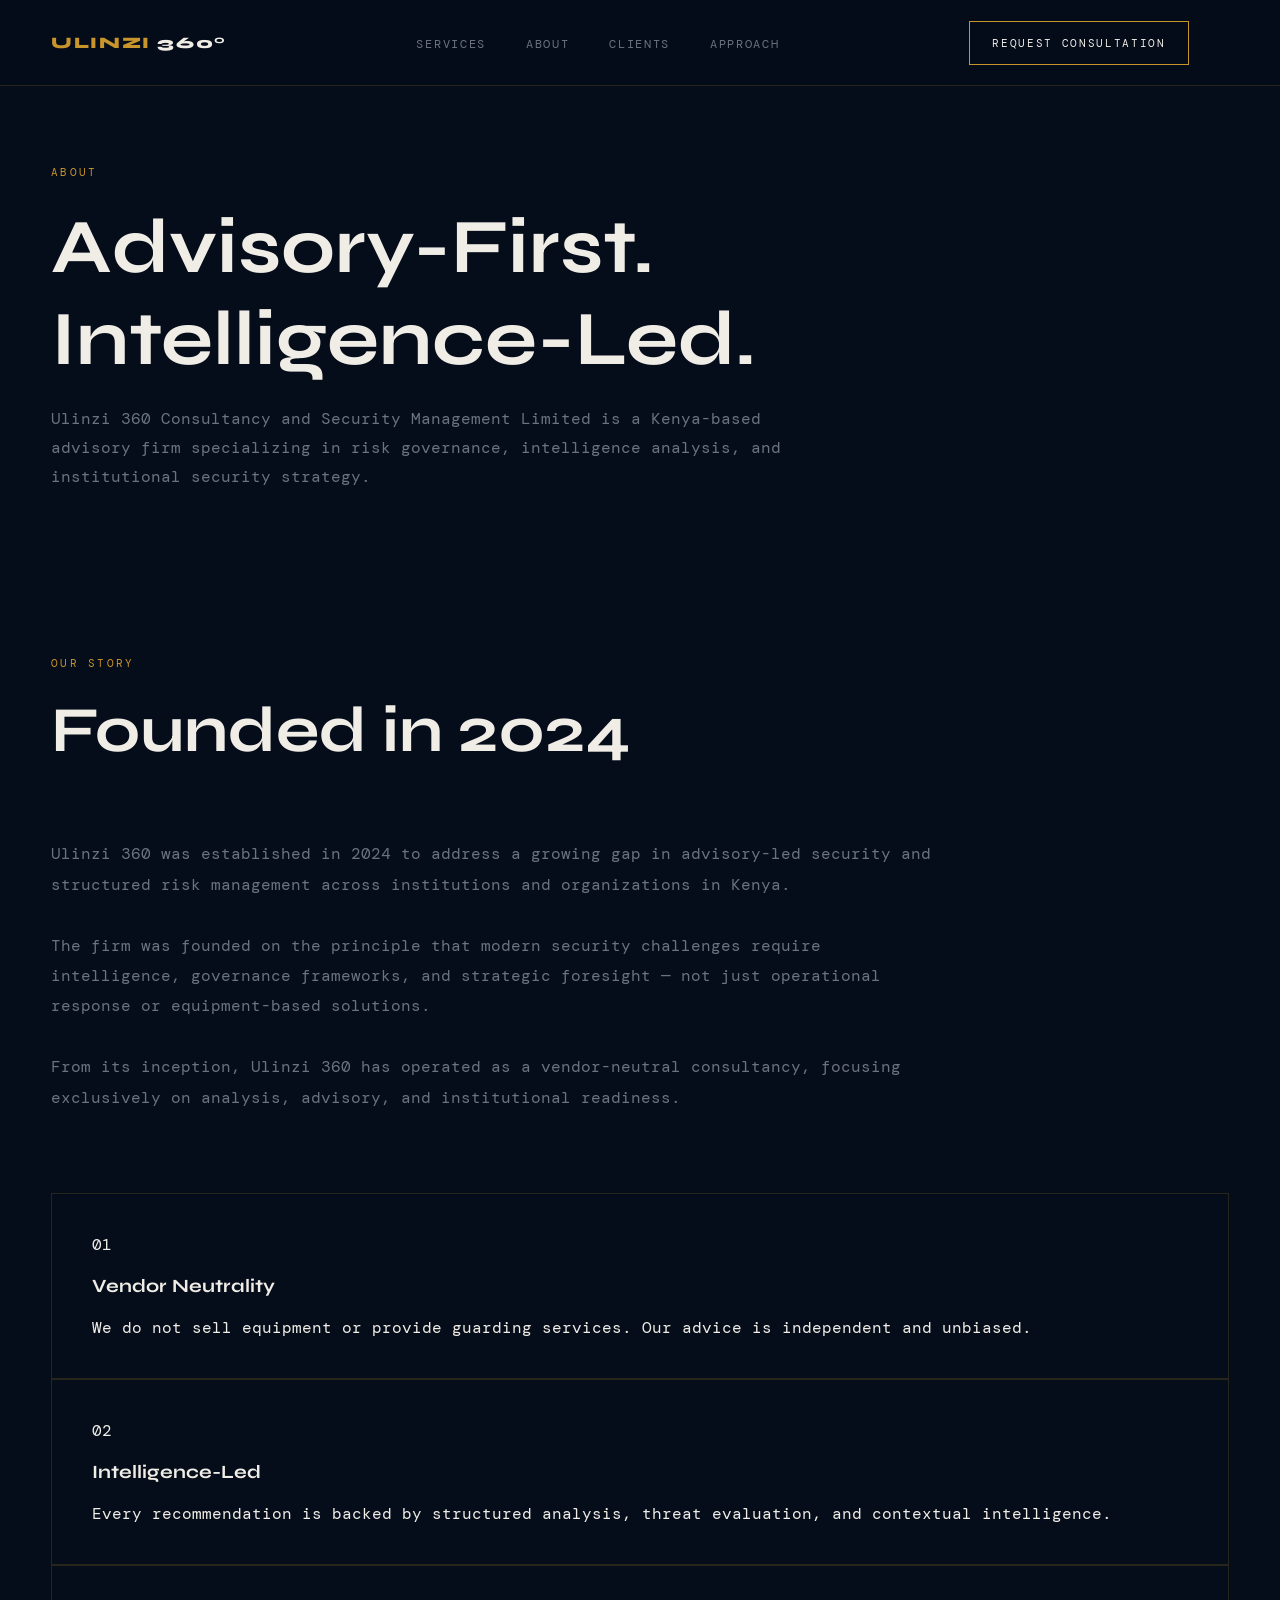
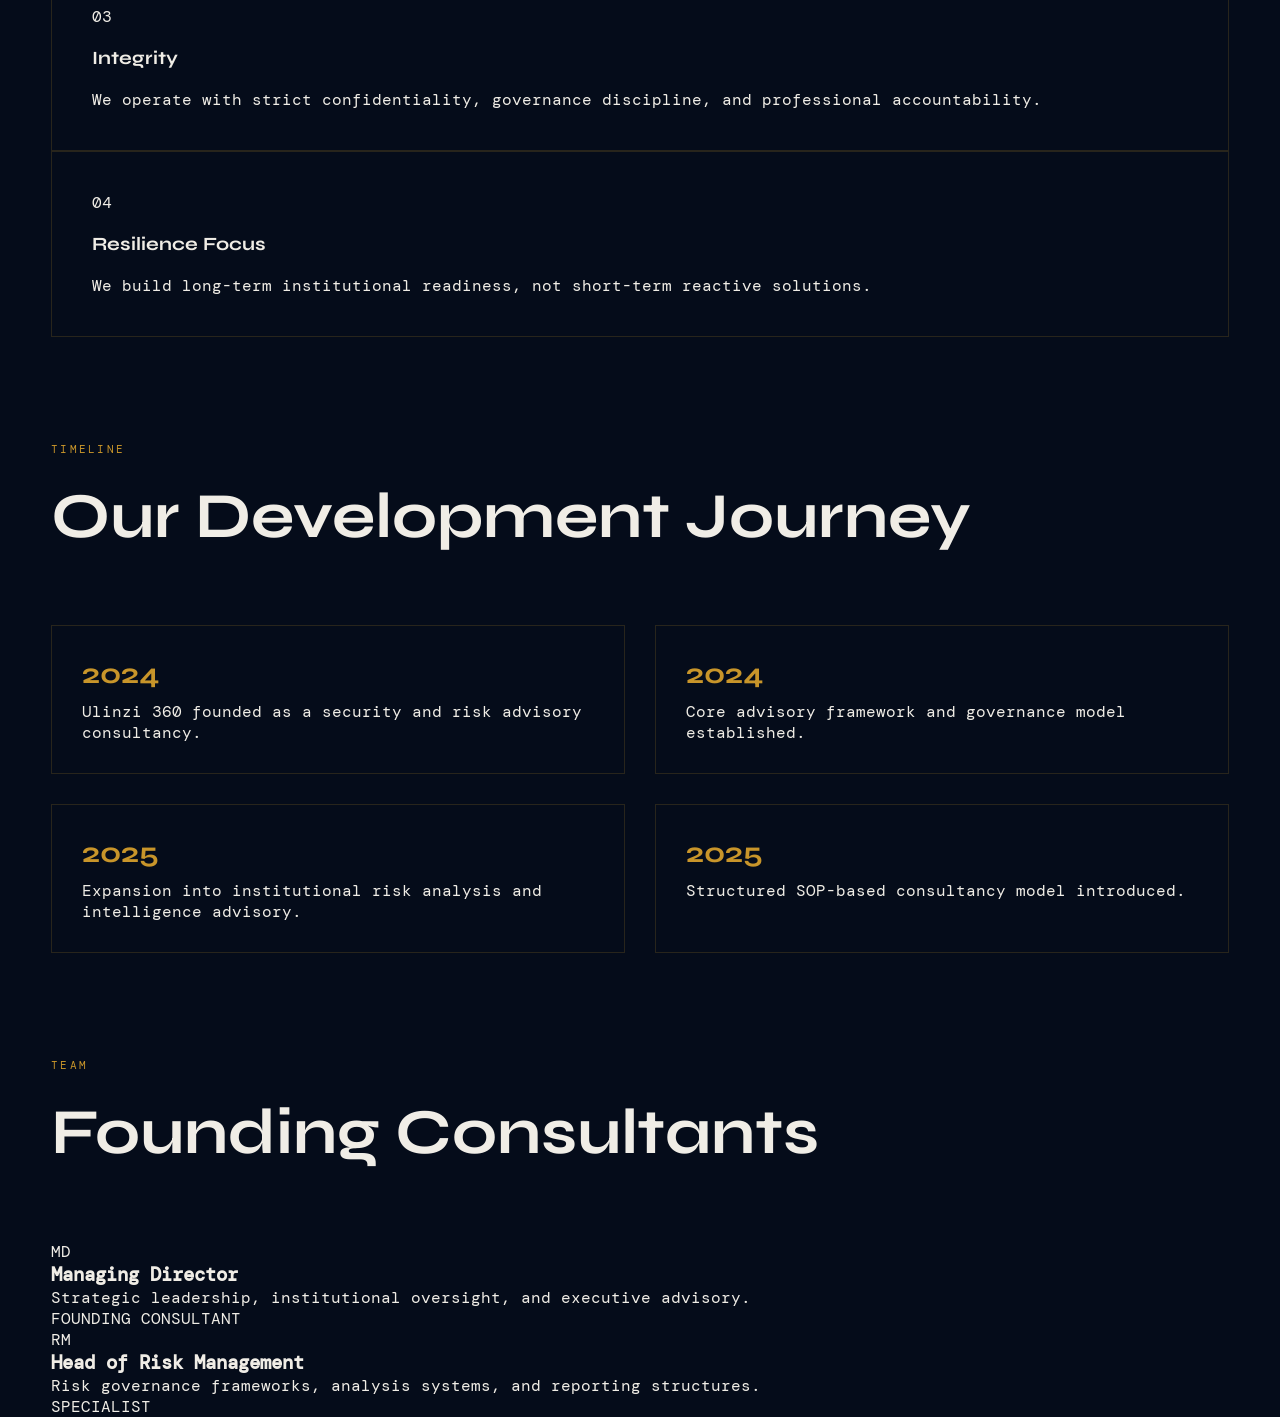
==== about.html @ 2a736d99 "start-up this is skelleton of project ." ====
<!DOCTYPE html>
<html lang="en">
<head>
  <meta charset="UTF-8">
  <meta name="viewport" content="width=device-width, initial-scale=1.0">

  <title>About | Ulinzi 360</title>

  <link rel="preconnect" href="https://fonts.googleapis.com">
  <link rel="preconnect" href="https://fonts.gstatic.com" crossorigin>

  <link href="https://fonts.googleapis.com/css2?family=DM+Mono:wght@300;400&family=Syne:wght@700;800&display=swap" rel="stylesheet">

  <link rel="stylesheet" href="css/style.css">
</head>

<body>

<!-- NAV (same as homepage) -->
<header class="header">
  <nav class="navbar container">

    <a href="index.html" class="logo">
      <span class="gold">ULINZI</span>
      <span class="white">360°</span>
    </a>

    <ul class="nav-links">
      <li><a href="services.html">Services</a></li>
      <li><a href="about.html">About</a></li>
      <li><a href="clients.html">Clients</a></li>
      <li><a href="approach.html">Approach</a></li>
    </ul>

    <a href="contact.html" class="nav-btn">Request Consultation</a>

    <button class="menu-btn">☰</button>
  </nav>
</header>

<!-- MOBILE MENU -->
<div class="mobile-menu">
  <a href="services.html">Services</a>
  <a href="about.html">About</a>
  <a href="clients.html">Clients</a>
  <a href="approach.html">Approach</a>
  <a href="contact.html">Contact</a>
</div>

<main>

<!-- HERO -->
<section class="page-hero container">
  <span class="section-label">ABOUT</span>

  <h1>
    Advisory-First. <br>
    Intelligence-Led.
  </h1>

  <p>
    Ulinzi 360 Consultancy and Security Management Limited is a Kenya-based advisory firm
    specializing in risk governance, intelligence analysis, and institutional security strategy.
  </p>
</section>

<!-- STORY -->
<section class="about-story container">

  <div class="section-top">
    <span class="section-label">OUR STORY</span>
    <h2>Founded in 2024</h2>
  </div>

  <p>
    Ulinzi 360 was established in 2024 to address a growing gap in advisory-led security and
    structured risk management across institutions and organizations in Kenya.
    <br><br>
    The firm was founded on the principle that modern security challenges require intelligence,
    governance frameworks, and strategic foresight — not just operational response or equipment-based solutions.
    <br><br>
    From its inception, Ulinzi 360 has operated as a vendor-neutral consultancy, focusing exclusively on
    analysis, advisory, and institutional readiness.
  </p>

</section>

<!-- PRINCIPLES -->
<section class="about-grid container">

  <article class="about-card">
    <span class="about-number">01</span>
    <h3>Vendor Neutrality</h3>
    <p>We do not sell equipment or provide guarding services. Our advice is independent and unbiased.</p>
  </article>

  <article class="about-card">
    <span class="about-number">02</span>
    <h3>Intelligence-Led</h3>
    <p>Every recommendation is backed by structured analysis, threat evaluation, and contextual intelligence.</p>
  </article>

  <article class="about-card">
    <span class="about-number">03</span>
    <h3>Integrity</h3>
    <p>We operate with strict confidentiality, governance discipline, and professional accountability.</p>
  </article>

  <article class="about-card">
    <span class="about-number">04</span>
    <h3>Resilience Focus</h3>
    <p>We build long-term institutional readiness, not short-term reactive solutions.</p>
  </article>

</section>

<!-- TIMELINE -->
<section class="timeline container">

  <div class="section-top">
    <span class="section-label">TIMELINE</span>
    <h2>Our Development Journey</h2>
  </div>

  <div class="timeline-grid">

    <div class="timeline-item">
      <h3>2024</h3>
      <p>Ulinzi 360 founded as a security and risk advisory consultancy.</p>
    </div>

    <div class="timeline-item">
      <h3>2024</h3>
      <p>Core advisory framework and governance model established.</p>
    </div>

    <div class="timeline-item">
      <h3>2025</h3>
      <p>Expansion into institutional risk analysis and intelligence advisory.</p>
    </div>

    <div class="timeline-item">
      <h3>2025</h3>
      <p>Structured SOP-based consultancy model introduced.</p>
    </div>

  </div>

</section>

<!-- TEAM -->
<section class="team-section container">

  <div class="section-top">
    <span class="section-label">TEAM</span>
    <h2>Founding Consultants</h2>
  </div>

  <div class="team-grid">

    <article class="team-card">
      <div class="avatar">MD</div>
      <h3>Managing Director</h3>
      <p>Strategic leadership, institutional oversight, and executive advisory.</p>
      <span class="team-tag">FOUNDING CONSULTANT</span>
    </article>

    <article class="team-card">
      <div class="avatar">RM</div>
      <h3>Head of Risk Management</h3>
      <p>Risk governance frameworks, analysis systems, and reporting structures.</p>
      <span class="team-tag">SPECIALIST</span>
    </article>

  </div>

</section>

</main>

<script src="js/script.js"></script>

</body>
</html>
---- css/style.css ----
:root{

  --bg-primary:#050C1A;
  --bg-secondary:#0A1628;

  --gold:#C8952A;
  --gold-dim:#8A6318;

  --text:#F0EDE6;
  --muted:#6B7280;

  --line:rgba(200,149,42,0.18);

}

*{
  margin:0;
  padding:0;
  box-sizing:border-box;
}

html{
  scroll-behavior:smooth;
}

body{
  background:var(--bg-primary);
  color:var(--text);
  font-family:'DM Mono', monospace;
}

a{
  text-decoration:none;
  color:inherit;
}

.container{
  width:min(1400px, 92%);
  margin:auto;
}

/* HEADER */

.header{
  position:fixed;
  top:0;
  left:0;
  width:100%;
  z-index:999;
  background:rgba(5,12,26,0.92);
  backdrop-filter:blur(12px);
  border-bottom:1px solid var(--line);
}

.navbar{
  height:85px;
  display:grid;
  grid-template-columns:auto 1fr auto auto;
  align-items:center;
  gap:40px;
}

.logo{
  font-family:'Syne', sans-serif;
  font-weight:800;
  letter-spacing:0.1em;
}

.gold{
  color:var(--gold);
}

.white{
  color:var(--text);
}

.nav-links{
  display:flex;
  justify-content:center;
  gap:40px;
  list-style:none;
}

.nav-links a{
  font-size:0.75rem;
  text-transform:uppercase;
  letter-spacing:0.14em;
  color:var(--muted);
  transition:0.3s ease;
}

.nav-links a:hover{
  color:var(--text);
}

.nav-btn{
  padding:14px 22px;
  border:1px solid var(--gold);
  font-size:0.7rem;
  text-transform:uppercase;
  letter-spacing:0.15em;
  transition:0.3s ease;
}

.nav-btn:hover{
  background:var(--gold);
  color:var(--bg-primary);
}

.menu-btn{
  display:none;
}

/* HERO */

.hero{
  min-height:100vh;
  display:grid;
  align-items:center;
  padding-top:140px;
}

.hero-content{
  max-width:950px;
}

.eyebrow{
  display:flex;
  align-items:center;
  gap:18px;
  margin-bottom:30px;
}

.line{
  width:60px;
  height:1px;
  background:var(--gold);
}

.eyebrow span:last-child{
  color:var(--gold);
  text-transform:uppercase;
  letter-spacing:0.2em;
  font-size:0.7rem;
}

.hero h1{
  font-family:'Syne', sans-serif;
  font-size:clamp(4rem, 9vw, 7.5rem);
  line-height:0.92;
  margin-bottom:30px;
  letter-spacing:-0.04em;
}

.hero p{
  max-width:700px;
  color:var(--muted);
  line-height:1.9;
  margin-bottom:40px;
}

.hero-buttons{
  display:flex;
  gap:20px;
  flex-wrap:wrap;
}

.primary-btn{
  padding:18px 28px;
  background:var(--gold);
  color:var(--bg-primary);
  text-transform:uppercase;
  letter-spacing:0.12em;
  font-size:0.7rem;
}

.ghost-btn{
  display:flex;
  align-items:center;
  gap:10px;
  text-transform:uppercase;
  letter-spacing:0.12em;
  font-size:0.7rem;
}

/* STATS */

.stats{
  display:grid;
  grid-template-columns:repeat(4,1fr);
  border-top:1px solid var(--line);
  border-bottom:1px solid var(--line);
}

.stat-box{
  padding:40px;
  border-right:1px solid var(--line);
}

.stat-box:last-child{
  border-right:none;
}

.stat-box h2{
  font-family:'Syne', sans-serif;
  font-size:3rem;
  margin-bottom:10px;
}

.stat-box p{
  font-size:0.7rem;
  color:var(--muted);
  letter-spacing:0.15em;
}

/* SERVICES */

.services{
  padding:120px 0;
}

.section-label{
  color:var(--gold);
  letter-spacing:0.2em;
  font-size:0.7rem;
}

.section-top h2{
  font-family:'Syne', sans-serif;
  font-size:clamp(2rem, 5vw, 4rem);
  margin-top:20px;
  margin-bottom:70px;
}

.services-grid{
  display:grid;
  grid-template-columns:repeat(2,1fr);
}

.service-card{
  border:1px solid var(--line);
  padding:40px;
  transition:0.3s ease;
}

.service-card:hover{
  background:rgba(200,149,42,0.04);
}

.service-card.full{
  grid-column:span 2;
}

.service-number{
  color:var(--gold);
  letter-spacing:0.2em;
  font-size:0.8rem;
}

.service-card h3{
  font-family:'Syne', sans-serif;
  font-size:1.7rem;
  margin:25px 0;
}

.service-card p{
  color:var(--muted);
  line-height:1.8;
}

/* FOOTER */

.footer{
  border-top:1px solid var(--line);
  padding:40px 0;
}

.footer-grid{
  display:grid;
  grid-template-columns:1fr 1fr 1fr;
  align-items:center;
}

.footer-center{
  text-align:center;
  color:var(--muted);
  font-size:0.75rem;
}

.footer-tags{
  display:flex;
  justify-content:flex-end;
  gap:14px;
}

.footer-tags span{
  border:1px solid var(--line);
  padding:10px 14px;
  color:var(--gold);
  font-size:0.65rem;
  letter-spacing:0.15em;
}
/* ABOUT PAGE EXTRA SECTIONS */

.page-hero{
  padding:160px 0 80px;
}

.page-hero h1{
  font-family:'Syne', sans-serif;
  font-size:clamp(3rem, 6vw, 5rem);
  margin:20px 0;
}

.page-hero p{
  color:var(--muted);
  max-width:750px;
  line-height:1.8;
}

/* STORY */
.about-story{
  padding:80px 0;
}

.about-story p{
  color:var(--muted);
  max-width:900px;
  line-height:1.9;
}

/* PRINCIPLES CARDS */
.about-card{
  border:1px solid var(--line);
  padding:40px;
}

.about-card h3{
  font-family:'Syne', sans-serif;
  margin:20px 0;
}

/* TIMELINE */
.timeline{
  padding:100px 0;
}

.timeline-grid{
  display:grid;
  grid-template-columns:repeat(2,1fr);
  gap:30px;
}

.timeline-item{
  border:1px solid var(--line);
  padding:30px;
}

.timeline-item h3{
  color:var(--gold);
  font-family:'Syne', sans-serif;
  font-size:1.8rem;
  margin-bottom:10px;
}
/* CONTACT PAGE */

.consultants{
  padding:80px 0;
}

.consultant-grid{
  display:grid;
  grid-template-columns:repeat(3,1fr);
  gap:30px;
  margin-top:40px;
}

.consultant-card{
  border:1px solid var(--line);
  padding:40px;
  transition:0.3s ease;
  display:flex;
  flex-direction:column;
  gap:20px;
}

.consultant-card:hover{
  background:rgba(200,149,42,0.04);
}

.consultant-card.highlight{
  border:1px solid var(--gold);
}

.consultant-avatar{
  width:60px;
  height:60px;
  border:1px solid var(--gold);
  display:flex;
  align-items:center;
  justify-content:center;
  color:var(--gold);
  font-family:'Syne', sans-serif;
}

.consultant-card h3{
  font-family:'Syne', sans-serif;
}

.contact-box p{
  color:var(--muted);
  font-size:0.8rem;
}

.contact-box span{
  color:var(--gold);
}

.contact-form-section{
  padding:100px 0;
}

.contact-form{
  display:grid;
  gap:20px;
  max-width:700px;
}

.contact-form input,
.contact-form textarea{
  padding:15px;
  background:transparent;
  border:1px solid var(--line);
  color:var(--text);
  font-family:'DM Mono', monospace;
}

.contact-form textarea{
  min-height:150px;
}

/* MOBILE */

.mobile-menu{
  display:none;
}

@media(max-width:900px){

  .nav-links,
  .nav-btn{
    display:none;
  }

  .menu-btn{
    display:block;
    background:none;
    border:none;
    color:var(--text);
    font-size:2rem;
    cursor:pointer;
  }

  .stats{
    grid-template-columns:1fr 1fr;
  }

  .services-grid{
    grid-template-columns:1fr;
  }

  .service-card.full{
    grid-column:span 1;
  }

  .footer-grid{
    grid-template-columns:1fr;
    gap:30px;
    text-align:center;
  }

  .footer-tags{
    justify-content:center;
  }

  .mobile-menu{
    position:fixed;
    inset:0;
    background:var(--bg-primary);
    z-index:998;
    display:none;
    flex-direction:column;
    justify-content:center;
    align-items:center;
    gap:40px;
  }

  .mobile-menu a{
    font-size:1.3rem;
    text-transform:uppercase;
    letter-spacing:0.15em;
  }

  .mobile-menu.active{
    display:flex;
  }

}
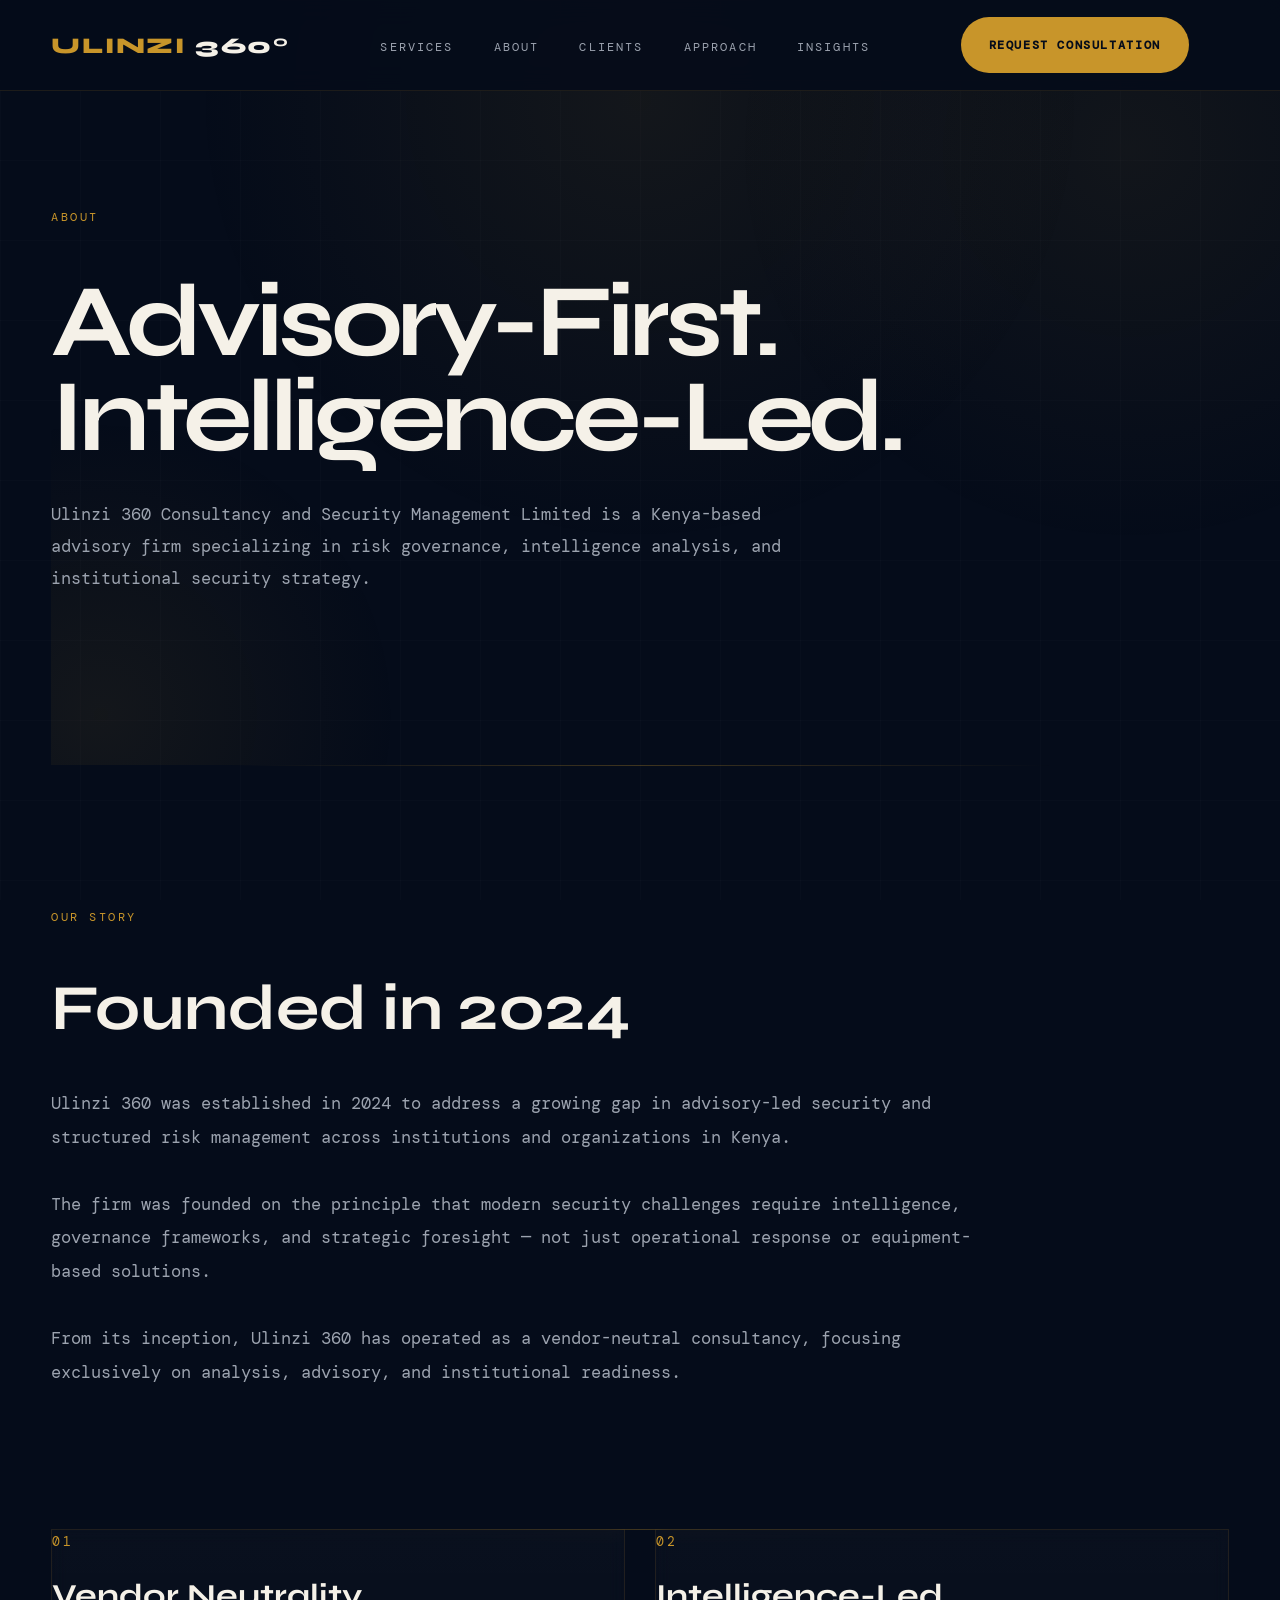
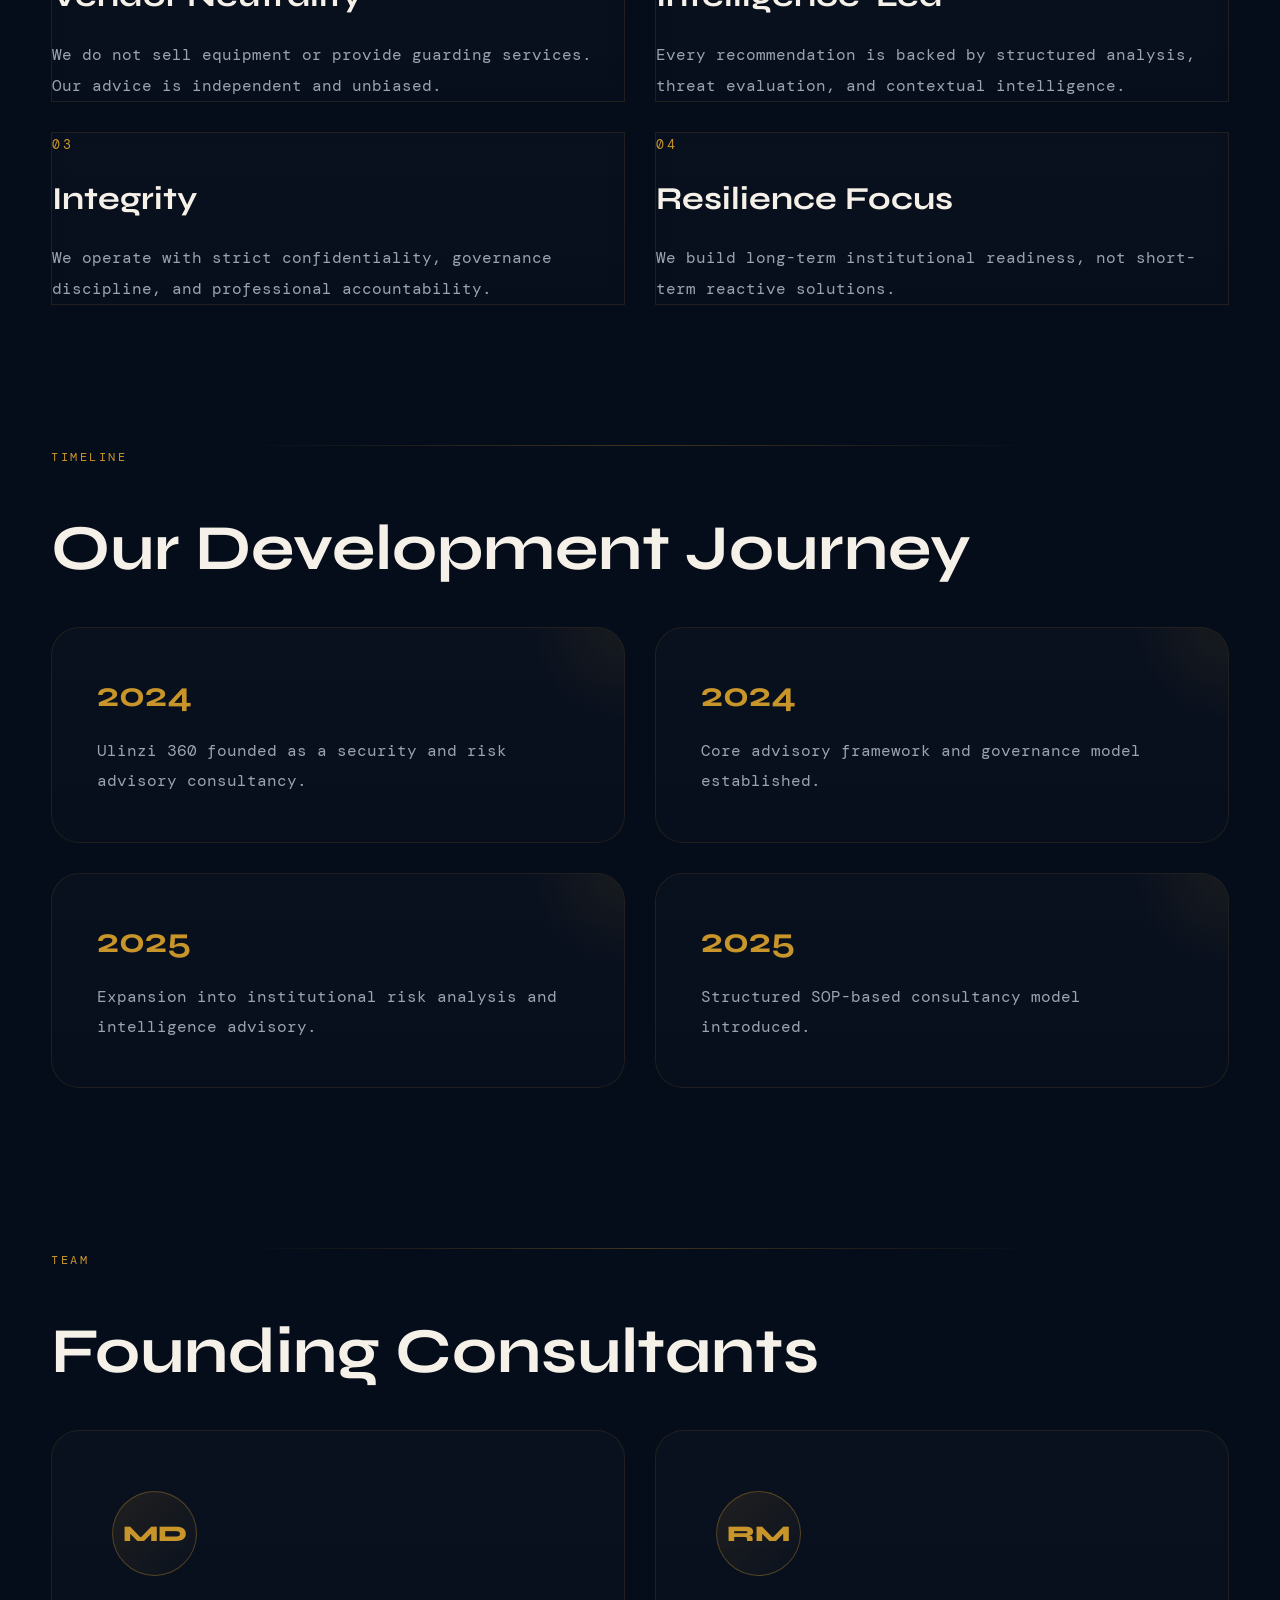
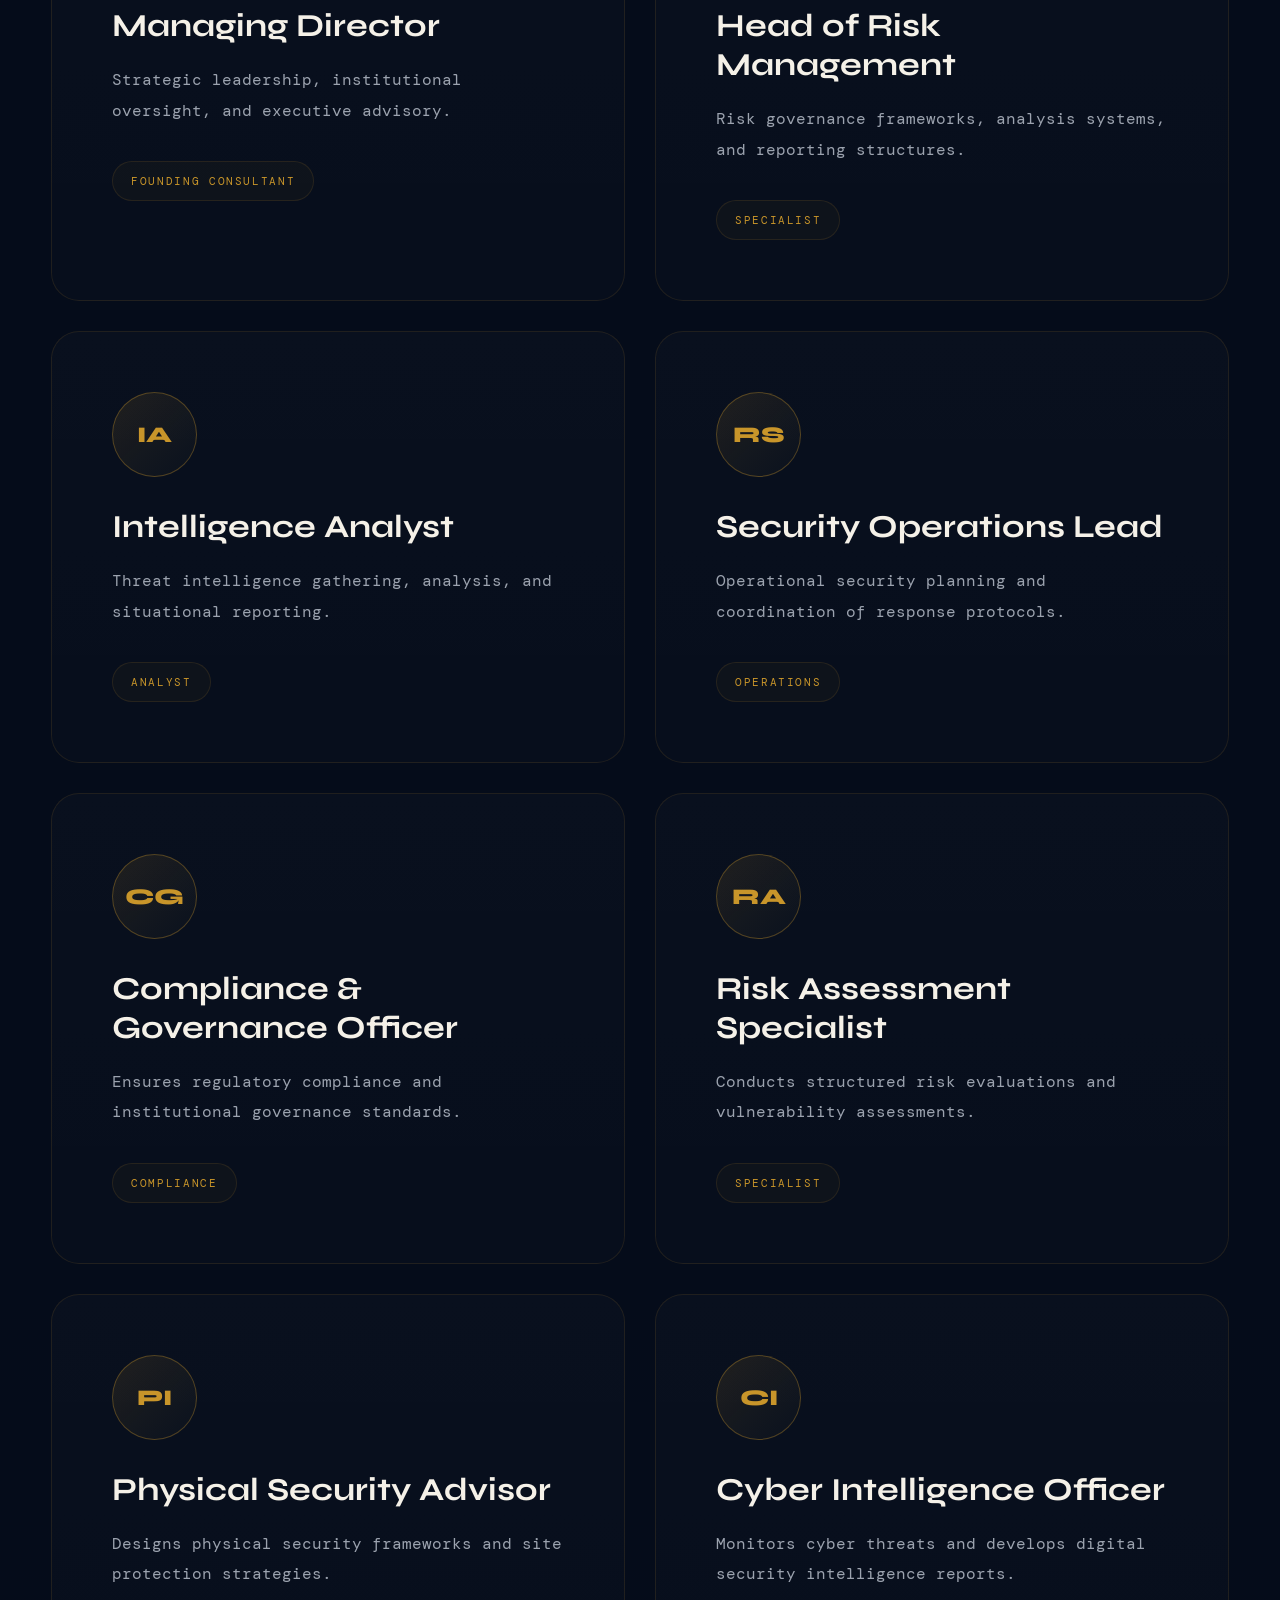
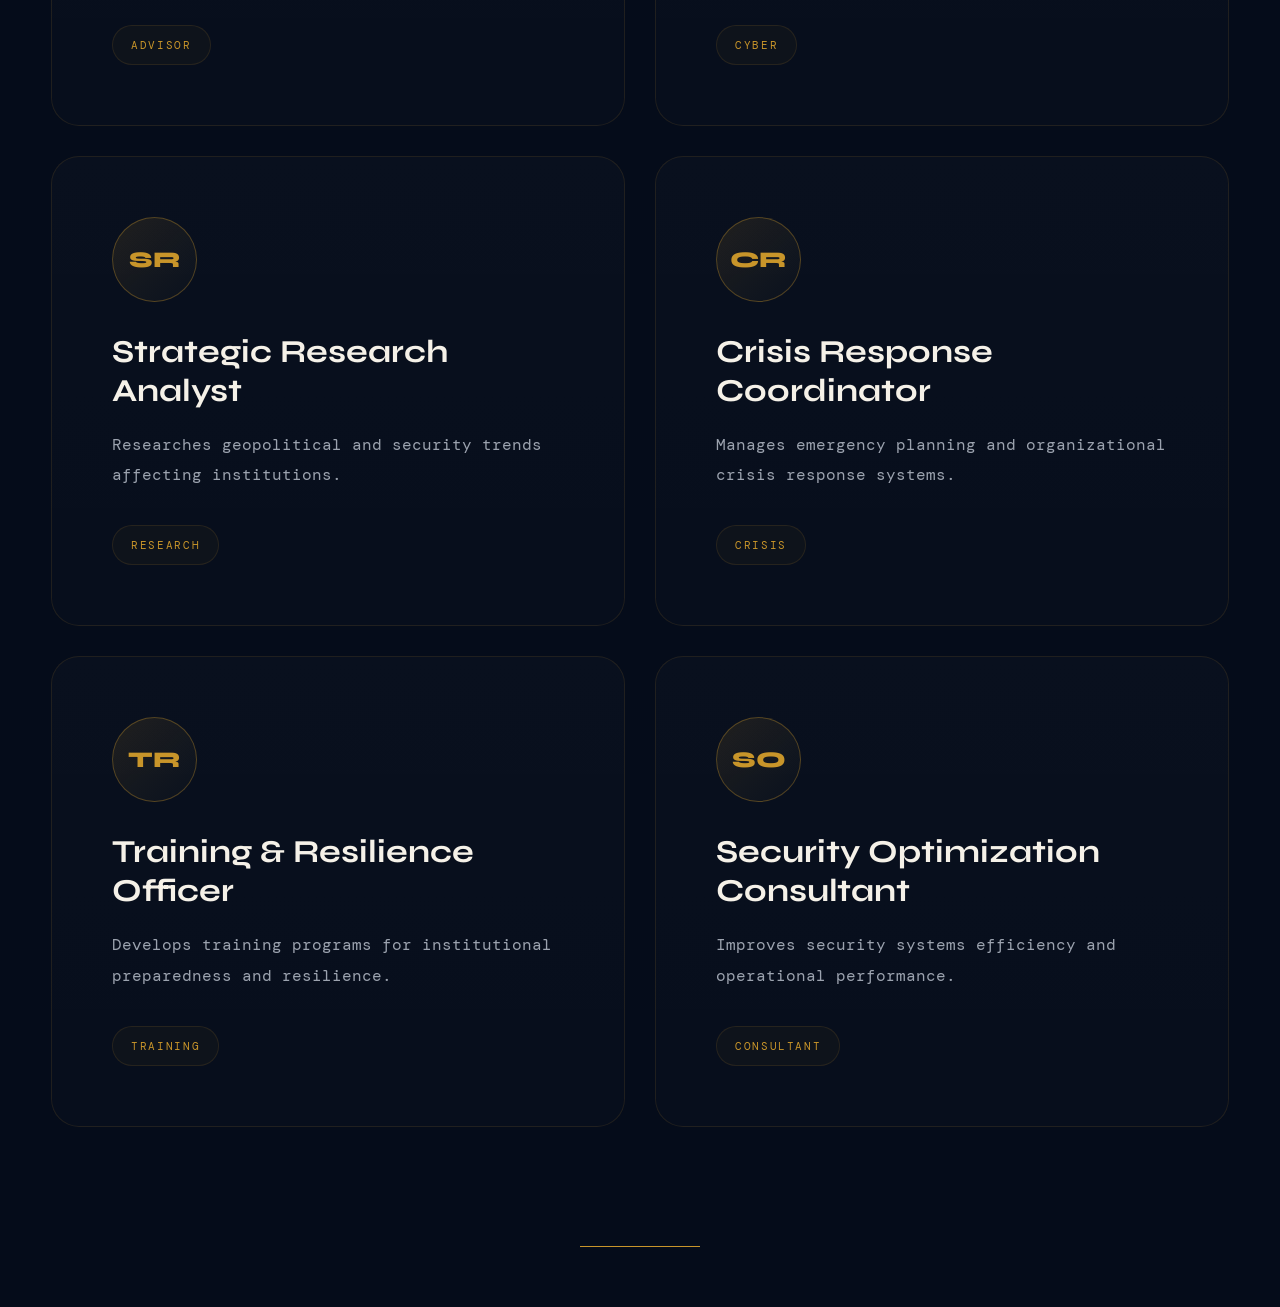
==== commit fe757889: "update 4/n" ====
--- a/about.html
+++ b/about.html
@@ -30,6 +30,7 @@
       <li><a href="about.html">About</a></li>
       <li><a href="clients.html">Clients</a></li>
       <li><a href="approach.html">Approach</a></li>
+      <li><a href="insights.html">Insights</a></li>
     </ul>
 
     <a href="contact.html" class="nav-btn">Request Consultation</a>
@@ -45,6 +46,7 @@
   <a href="clients.html">Clients</a>
   <a href="approach.html">Approach</a>
   <a href="contact.html">Contact</a>
+  <a href="insights.html">Insights</a>
 </div>
 
 <main>
@@ -149,6 +151,7 @@
 </section>
 
 <!-- TEAM -->
+<!-- TEAM -->
 <section class="team-section container">
 
   <div class="section-top">
@@ -172,9 +175,82 @@
       <span class="team-tag">SPECIALIST</span>
     </article>
 
-  </div>
-
-</section>
+    <!-- 10 NEW TEAM MEMBERS -->
+
+    <article class="team-card">
+      <div class="avatar">IA</div>
+      <h3>Intelligence Analyst</h3>
+      <p>Threat intelligence gathering, analysis, and situational reporting.</p>
+      <span class="team-tag">ANALYST</span>
+    </article>
+
+    <article class="team-card">
+      <div class="avatar">RS</div>
+      <h3>Security Operations Lead</h3>
+      <p>Operational security planning and coordination of response protocols.</p>
+      <span class="team-tag">OPERATIONS</span>
+    </article>
+
+    <article class="team-card">
+      <div class="avatar">CG</div>
+      <h3>Compliance & Governance Officer</h3>
+      <p>Ensures regulatory compliance and institutional governance standards.</p>
+      <span class="team-tag">COMPLIANCE</span>
+    </article>
+
+    <article class="team-card">
+      <div class="avatar">RA</div>
+      <h3>Risk Assessment Specialist</h3>
+      <p>Conducts structured risk evaluations and vulnerability assessments.</p>
+      <span class="team-tag">SPECIALIST</span>
+    </article>
+
+    <article class="team-card">
+      <div class="avatar">PI</div>
+      <h3>Physical Security Advisor</h3>
+      <p>Designs physical security frameworks and site protection strategies.</p>
+      <span class="team-tag">ADVISOR</span>
+    </article>
+
+    <article class="team-card">
+      <div class="avatar">CI</div>
+      <h3>Cyber Intelligence Officer</h3>
+      <p>Monitors cyber threats and develops digital security intelligence reports.</p>
+      <span class="team-tag">CYBER</span>
+    </article>
+
+    <article class="team-card">
+      <div class="avatar">SR</div>
+      <h3>Strategic Research Analyst</h3>
+      <p>Researches geopolitical and security trends affecting institutions.</p>
+      <span class="team-tag">RESEARCH</span>
+    </article>
+
+    <article class="team-card">
+      <div class="avatar">CR</div>
+      <h3>Crisis Response Coordinator</h3>
+      <p>Manages emergency planning and organizational crisis response systems.</p>
+      <span class="team-tag">CRISIS</span>
+    </article>
+
+    <article class="team-card">
+      <div class="avatar">TR</div>
+      <h3>Training & Resilience Officer</h3>
+      <p>Develops training programs for institutional preparedness and resilience.</p>
+      <span class="team-tag">TRAINING</span>
+    </article>
+
+    <article class="team-card">
+      <div class="avatar">SO</div>
+      <h3>Security Optimization Consultant</h3>
+      <p>Improves security systems efficiency and operational performance.</p>
+      <span class="team-tag">CONSULTANT</span>
+    </article>
+
+  </div>
+
+</section>
+
 
 </main>
 
--- a/css/style.css
+++ b/css/style.css
@@ -1,22 +1,33 @@
 :root{
 
   --bg-primary:#050C1A;
-  --bg-secondary:#0A1628;
+  --bg-secondary:#0A1B2E;
 
   --gold:#C8952A;
+  --gold-light:#E2B04A;
   --gold-dim:#8A6318;
 
-  --text:#F0EDE6;
-  --muted:#6B7280;
-
-  --line:rgba(200,149,42,0.18);
-
-}
+  --text:#F5F1E8;
+  --muted:#9CA3AF;
+
+  --line:rgba(200,149,42,0.12);
+
+  --radius:28px;
+
+}
+
+/* RESET */
 
 *{
   margin:0;
   padding:0;
   box-sizing:border-box;
+
+  transition:
+  background-color .35s ease,
+  border-color .35s ease,
+  color .35s ease,
+  transform .45s cubic-bezier(.22,.61,.36,1);
 }
 
 html{
@@ -27,6 +38,45 @@
   background:var(--bg-primary);
   color:var(--text);
   font-family:'DM Mono', monospace;
+  overflow-x:hidden;
+  position:relative;
+}
+
+/* GRID BACKGROUND */
+
+body::before{
+  content:"";
+  position:fixed;
+  inset:0;
+
+  background-image:
+  linear-gradient(rgba(255,255,255,0.015) 1px, transparent 1px),
+  linear-gradient(90deg, rgba(255,255,255,0.015) 1px, transparent 1px);
+
+  background-size:80px 80px;
+
+  pointer-events:none;
+  z-index:-3;
+}
+
+/* GLOW */
+
+body::after{
+  content:"";
+  position:fixed;
+
+  width:800px;
+  height:800px;
+
+  background:
+  radial-gradient(circle,
+  rgba(200,149,42,0.07),
+  transparent 70%);
+
+  top:-250px;
+  right:-250px;
+
+  z-index:-2;
 }
 
 a{
@@ -34,9 +84,46 @@
   color:inherit;
 }
 
+img{
+  width:100%;
+  display:block;
+}
+
+p{
+  line-height:1.9;
+  font-size:1rem;
+}
+
 .container{
-  width:min(1400px, 92%);
+  width:min(1400px,92%);
   margin:auto;
+}
+
+/* GLOBAL SECTION FLOW */
+
+section{
+  position:relative;
+}
+
+section::before{
+  content:"";
+  position:absolute;
+
+  top:0;
+  left:50%;
+
+  transform:translateX(-50%);
+
+  width:70%;
+  height:1px;
+
+  background:
+  linear-gradient(
+    90deg,
+    transparent,
+  rgba(200,149,42,0.3),
+    transparent
+  );
 }
 
 /* HEADER */
@@ -47,15 +134,20 @@
   left:0;
   width:100%;
   z-index:999;
-  background:rgba(5,12,26,0.92);
-  backdrop-filter:blur(12px);
+
+  background:rgba(5,12,26,0.88);
+
+  backdrop-filter:blur(14px);
+
   border-bottom:1px solid var(--line);
 }
 
 .navbar{
-  height:85px;
+  height:90px;
+
   display:grid;
   grid-template-columns:auto 1fr auto auto;
+
   align-items:center;
   gap:40px;
 }
@@ -63,7 +155,8 @@
 .logo{
   font-family:'Syne', sans-serif;
   font-weight:800;
-  letter-spacing:0.1em;
+  font-size:1.4rem;
+  letter-spacing:0.08em;
 }
 
 .gold{
@@ -82,81 +175,973 @@
 }
 
 .nav-links a{
-  font-size:0.75rem;
+  color:var(--muted);
+
+  font-size:.75rem;
   text-transform:uppercase;
-  letter-spacing:0.14em;
-  color:var(--muted);
-  transition:0.3s ease;
+  letter-spacing:.18em;
+
+  position:relative;
+}
+
+.nav-links a::after{
+  content:"";
+  position:absolute;
+  bottom:-10px;
+  left:0;
+
+  width:0;
+  height:1px;
+
+  background:var(--gold);
+
+  transition:.4s ease;
 }
 
 .nav-links a:hover{
   color:var(--text);
 }
 
-.nav-btn{
-  padding:14px 22px;
-  border:1px solid var(--gold);
-  font-size:0.7rem;
+.nav-links a:hover::after{
+  width:100%;
+}
+
+.nav-btn,
+.primary-btn{
+  padding:18px 28px;
+
+  background:var(--gold);
+
+  color:var(--bg-primary);
+
+  border:none;
+
   text-transform:uppercase;
-  letter-spacing:0.15em;
-  transition:0.3s ease;
-}
-
-.nav-btn:hover{
-  background:var(--gold);
-  color:var(--bg-primary);
+  letter-spacing:.14em;
+  font-size:.72rem;
+
+  border-radius:100px;
+
+  font-weight:bold;
+
+  display:inline-flex;
+  align-items:center;
+  justify-content:center;
+  gap:10px;
+}
+
+.nav-btn:hover,
+.primary-btn:hover{
+  transform:translateY(-4px);
+  box-shadow:0 20px 40px rgba(200,149,42,0.2);
 }
 
 .menu-btn{
   display:none;
-}
-
+
+  background:none;
+  border:none;
+
+  color:var(--text);
+
+  font-size:2rem;
+  cursor:pointer;
+}
+
+/* MOBILE MENU */
+
+.mobile-menu{
+  position:fixed;
+  inset:0;
+
+  background:rgba(5,12,26,0.98);
+
+  z-index:998;
+
+  display:none;
+  flex-direction:column;
+  justify-content:center;
+  align-items:center;
+
+  gap:40px;
+}
+
+.mobile-menu.active{
+  display:flex;
+}
+
+.mobile-menu a{
+  font-size:1.2rem;
+  text-transform:uppercase;
+  letter-spacing:.15em;
+}
+
+/* PAGE HERO */
+
+.page-hero{
+  min-height:85vh;
+
+  display:flex;
+  flex-direction:column;
+  justify-content:center;
+
+  padding-top:160px;
+  padding-bottom:120px;
+}
+
+.section-label{
+  color:var(--gold);
+
+  text-transform:uppercase;
+  letter-spacing:.22em;
+
+  font-size:.72rem;
+
+  margin-bottom:25px;
+
+  display:inline-block;
+}
+
+.page-hero h1{
+  font-family:'Syne', sans-serif;
+
+  font-size:clamp(3.5rem,8vw,7rem);
+
+  line-height:.95;
+
+  margin-bottom:35px;
+
+  letter-spacing:-.05em;
+
+  max-width:1000px;
+}
+
+.page-hero p{
+  max-width:760px;
+  color:var(--muted);
+}
+
+/* INTRO */
+
+.clients-intro,
+.services-intro{
+  padding:120px 0;
+}
+
+.section-top h2{
+  font-family:'Syne', sans-serif;
+
+  font-size:clamp(2rem,5vw,4rem);
+
+  margin:20px 0 40px;
+}
+
+.section-top p,
+.clients-intro p,
+.services-intro p{
+  max-width:850px;
+  color:var(--muted);
+}
+
+/* CLIENTS GRID */
+
+.clients-grid{
+  display:grid;
+  grid-template-columns:repeat(2,1fr);
+  gap:30px;
+
+  padding-bottom:140px;
+}
+
+.client-card{
+  border:1px solid var(--line);
+
+  padding:50px;
+
+  border-radius:var(--radius);
+
+  background:
+  linear-gradient(
+  180deg,
+  rgba(255,255,255,0.02),
+  rgba(255,255,255,0.01)
+  );
+
+  backdrop-filter:blur(8px);
+
+  position:relative;
+  overflow:hidden;
+}
+
+.client-card::after{
+  content:"";
+  position:absolute;
+
+  inset:0;
+
+  background:
+  linear-gradient(
+  135deg,
+  rgba(200,149,42,0.08),
+  transparent 40%
+  );
+
+  opacity:0;
+
+  transition:.5s ease;
+}
+
+.client-card:hover{
+  transform:translateY(-12px);
+  border-color:rgba(200,149,42,0.4);
+}
+
+.client-card:hover::after{
+  opacity:1;
+}
+
+.client-number{
+  color:var(--gold);
+
+  font-size:.8rem;
+  letter-spacing:.25em;
+}
+
+.client-card h3{
+  font-family:'Syne', sans-serif;
+
+  font-size:2rem;
+
+  margin:25px 0;
+}
+
+.client-card p{
+  color:var(--muted);
+}
+
+/* SERVICE PAGE */
+
+.service-page{
+  display:grid;
+  grid-template-columns:repeat(2,1fr);
+  gap:30px;
+
+  padding-bottom:140px;
+}
+
+.service-detail{
+  border:1px solid var(--line);
+
+  padding:50px;
+
+  border-radius:var(--radius);
+
+  background:
+  linear-gradient(
+  180deg,
+  rgba(255,255,255,0.02),
+  rgba(255,255,255,0.01)
+  );
+
+  backdrop-filter:blur(8px);
+
+  position:relative;
+  overflow:hidden;
+}
+
+.service-detail:hover{
+  transform:translateY(-12px);
+  border-color:rgba(200,149,42,0.35);
+}
+
+.service-detail.full{
+  grid-column:span 2;
+}
+
+.service-number{
+  color:var(--gold);
+
+  font-size:.8rem;
+  letter-spacing:.25em;
+}
+
+.service-detail h2{
+  font-family:'Syne', sans-serif;
+
+  font-size:2.3rem;
+
+  margin:25px 0;
+}
+
+.service-detail p{
+  color:var(--muted);
+
+  margin-bottom:35px;
+}
+
+/* TAGS */
+
+.tags{
+  display:flex;
+  flex-wrap:wrap;
+  gap:14px;
+
+  margin-bottom:40px;
+}
+
+.tags span{
+  border:1px solid var(--line);
+
+  padding:12px 18px;
+
+  border-radius:100px;
+
+  color:var(--gold);
+
+  font-size:.68rem;
+  letter-spacing:.15em;
+
+  background:rgba(200,149,42,0.04);
+}
+
+/* TRUST BOX */
+
+.clients-trust,
+.services-cta{
+  padding-bottom:160px;
+}
+
+.trust-box{
+  border:1px solid var(--line);
+
+  border-radius:40px;
+
+  padding:80px;
+
+  background:
+  linear-gradient(
+    135deg,
+  rgba(200,149,42,0.06),
+  rgba(255,255,255,0.01)
+  );
+
+  text-align:center;
+
+  position:relative;
+  overflow:hidden;
+}
+
+.trust-box::before{
+  content:"";
+  position:absolute;
+
+  width:500px;
+  height:500px;
+
+  background:
+  radial-gradient(circle,
+  rgba(200,149,42,0.12),
+  transparent 70%);
+
+  top:-250px;
+  right:-200px;
+}
+
+.trust-box h2{
+  font-family:'Syne', sans-serif;
+
+  font-size:clamp(2rem,5vw,4rem);
+
+  margin-bottom:30px;
+
+  position:relative;
+}
+
+.trust-box p{
+  color:var(--muted);
+
+  max-width:850px;
+
+  margin:auto auto 40px;
+
+  position:relative;
+}
+
+/* FOOTER */
+
+.footer{
+  border-top:1px solid var(--line);
+
+  padding:50px 0;
+}
+
+.footer-grid{
+  display:grid;
+  grid-template-columns:1fr 1fr 1fr;
+
+  align-items:center;
+}
+
+.footer-center{
+  text-align:center;
+
+  color:var(--muted);
+
+  font-size:.75rem;
+}
+
+.footer-tags{
+  display:flex;
+  justify-content:flex-end;
+  gap:15px;
+}
+
+.footer-tags span{
+  border:1px solid var(--line);
+
+  padding:12px 16px;
+
+  border-radius:100px;
+
+  color:var(--gold);
+
+  font-size:.65rem;
+  letter-spacing:.15em;
+}
+
+/* SCROLL REVEAL */
+
+.reveal{
+  opacity:0;
+  transform:translateY(40px);
+  transition:all .9s cubic-bezier(.22,.61,.36,1);
+}
+
+.reveal.active{
+  opacity:1;
+  transform:translateY(0);
+}
+
+/* MOBILE */
+
+@media(max-width:1000px){
+
+  .nav-links,
+  .nav-btn{
+    display:none;
+  }
+
+  .menu-btn{
+    display:block;
+  }
+
+  .clients-grid,
+  .service-page{
+    grid-template-columns:1fr;
+  }
+
+  .service-detail.full{
+    grid-column:span 1;
+  }
+
+  .footer-grid{
+    grid-template-columns:1fr;
+
+    text-align:center;
+    gap:30px;
+  }
+
+  .footer-tags{
+    justify-content:center;
+  }
+
+}
+
+@media(max-width:700px){
+
+  .page-hero{
+    min-height:auto;
+
+    padding-top:140px;
+    padding-bottom:100px;
+  }
+
+  .page-hero h1{
+    line-height:1.05;
+  }
+
+  .clients-intro,
+  .services-intro{
+    padding:100px 0;
+  }
+
+  .client-card,
+  .service-detail,
+  .trust-box{
+    padding:35px;
+  }
+
+  .service-detail h2{
+    font-size:1.8rem;
+  }
+
+  .client-card h3{
+    font-size:1.7rem;
+  }
+
+  .trust-box{
+    border-radius:28px;
+  }
+
+  .footer{
+    padding:40px 0;
+  }
+
+}
+
+
+/* ABOUT STORY */
+
+.about-story{
+  padding:140px 0;
+}
+
+.about-story p{
+  max-width:950px;
+
+  color:var(--muted);
+
+  font-size:1.05rem;
+  line-height:2;
+}
+
+/* ABOUT GRID */
+
+.about-grid{
+  display:grid;
+  grid-template-columns:repeat(2,1fr);
+  gap:30px;
+
+  padding-bottom:140px;
+}
+
+.about-card{
+  position:relative;
+
+  border:1px solid var(--line);
+
+  background:
+  linear-gradient(
+  180deg,
+  rgba(255,255,255,0.02),
+  rgba(255,255,255,0.01)
+  );
+
+  backdrop-filter:blur(8px);
+}
+
+.about-card::before{
+  content:"";
+
+  position:absolute;
+  inset:0;
+
+  background:
+  linear-gradient(
+  135deg,
+  rgba(200,149,42,0.08),
+  transparent 45%
+  );
+
+  opacity:0;
+
+  transition:.5s ease;
+}
+
+.about-card:hover{
+  transform:translateY(-12px);
+
+  border-color:rgba(200,149,42,0.35);
+}
+
+.about-card:hover::before{
+  opacity:1;
+}
+
+.about-number{
+  color:var(--gold);
+
+  letter-spacing:.25em;
+  font-size:.8rem;
+}
+
+.about-card h3{
+  font-family:'Syne', sans-serif;
+
+  font-size:2rem;
+
+  margin:25px 0;
+}
+
+.about-card p{
+  color:var(--muted);
+}
+
+/* TIMELINE */
+
+.timeline{
+  padding-bottom:160px;
+}
+
+.timeline-grid{
+  position:relative;
+
+  display:grid;
+  grid-template-columns:repeat(2,1fr);
+
+  gap:30px;
+}
+
+.timeline-item{
+  position:relative;
+
+  border:1px solid var(--line);
+
+  border-radius:var(--radius);
+
+  padding:45px;
+
+  overflow:hidden;
+
+  background:
+  linear-gradient(
+  180deg,
+  rgba(255,255,255,0.02),
+  rgba(255,255,255,0.01)
+  );
+}
+
+.timeline-item::before{
+  content:"";
+
+  position:absolute;
+
+  width:200px;
+  height:200px;
+
+  background:
+  radial-gradient(circle,
+  rgba(200,149,42,0.08),
+  transparent 70%);
+
+  top:-100px;
+  right:-100px;
+}
+
+.timeline-item:hover{
+  transform:translateY(-10px);
+
+  border-color:rgba(200,149,42,0.35);
+}
+
+.timeline-item h3{
+  color:var(--gold);
+
+  font-family:'Syne', sans-serif;
+
+  font-size:2.2rem;
+
+  margin-bottom:20px;
+}
+
+.timeline-item p{
+  color:var(--muted);
+}
+
+/* TEAM SECTION */
+
+.team-section{
+  padding-bottom:180px;
+}
+
+.team-grid{
+  display:grid;
+  grid-template-columns:repeat(2,1fr);
+  gap:30px;
+}
+
+.team-card{
+  position:relative;
+
+  border:1px solid var(--line);
+
+  border-radius:var(--radius);
+
+  padding:60px;
+
+  overflow:hidden;
+
+  background:
+  linear-gradient(
+  180deg,
+  rgba(255,255,255,0.02),
+  rgba(255,255,255,0.01)
+  );
+
+  text-align:left;
+}
+
+.team-card::after{
+  content:"";
+
+  position:absolute;
+
+  inset:0;
+
+  background:
+  linear-gradient(
+  135deg,
+  rgba(200,149,42,0.08),
+  transparent 40%
+  );
+
+  opacity:0;
+
+  transition:.5s ease;
+}
+
+.team-card:hover{
+  transform:translateY(-12px);
+
+  border-color:rgba(200,149,42,0.4);
+}
+
+.team-card:hover::after{
+  opacity:1;
+}
+
+.avatar{
+  width:85px;
+  height:85px;
+
+  border-radius:50%;
+
+  border:1px solid rgba(200,149,42,0.35);
+
+  display:flex;
+  align-items:center;
+  justify-content:center;
+
+  color:var(--gold);
+
+  font-family:'Syne', sans-serif;
+  font-size:1.4rem;
+  font-weight:800;
+
+  margin-bottom:30px;
+
+  background:
+  linear-gradient(
+  135deg,
+  rgba(200,149,42,0.12),
+  rgba(255,255,255,0.01)
+  );
+}
+
+.team-card h3{
+  font-family:'Syne', sans-serif;
+
+  font-size:2rem;
+
+  margin-bottom:20px;
+}
+
+.team-card p{
+  color:var(--muted);
+
+  margin-bottom:35px;
+}
+
+.team-tag{
+  display:inline-flex;
+  align-items:center;
+  justify-content:center;
+
+  border:1px solid var(--line);
+
+  border-radius:100px;
+
+  padding:12px 18px;
+
+  color:var(--gold);
+
+  font-size:.68rem;
+  letter-spacing:.15em;
+
+  background:rgba(200,149,42,0.04);
+}
+
+/* OPTIONAL PREMIUM LINE */
+
+.team-section::after{
+  content:"";
+
+  position:absolute;
+
+  left:50%;
+  bottom:60px;
+
+  transform:translateX(-50%);
+
+  width:120px;
+  height:1px;
+
+  background:var(--gold);
+}
+
+/* MOBILE */
+
+@media(max-width:1000px){
+
+  .about-grid,
+  .timeline-grid,
+  .team-grid{
+    grid-template-columns:1fr;
+  }
+
+}
+
+@media(max-width:700px){
+
+  .about-story{
+    padding:100px 0;
+}
+
+  .about-grid{
+    padding-bottom:100px;
+  }
+
+  .timeline{
+    padding-bottom:120px;
+  }
+
+  .team-section{
+    padding-bottom:140px;
+  }
+
+  .about-card,
+  .timeline-item,
+  .team-card{
+    padding:35px;
+  }
+
+  .team-card h3,
+  .about-card h3{
+    font-size:1.7rem;
+}
+
+  .timeline-item h3{
+    font-size:1.8rem;
+  }
+
+  .avatar{
+    width:70px;
+    height:70px;
+
+    font-size:1.1rem;
+}
+
+}
 /* HERO */
 
 .hero{
   min-height:100vh;
+
+  display:flex;
+  align-items:center;
+
+  padding-top:140px;
+  padding-bottom:120px;
+
+  position:relative;
+  overflow:hidden;
+}
+
+.hero::before{
+  content:"";
+
+  position:absolute;
+
+  width:900px;
+  height:900px;
+
+  background:
+  radial-gradient(circle,
+  rgba(200,149,42,0.08),
+  transparent 70%);
+
+  top:-300px;
+  right:-300px;
+
+  z-index:-1;
+}
+
+.hero-grid{
   display:grid;
+  grid-template-columns:1.2fr .8fr;
+  gap:60px;
   align-items:center;
-  padding-top:140px;
 }
 
 .hero-content{
-  max-width:950px;
+  max-width:850px;
 }
 
 .eyebrow{
   display:flex;
   align-items:center;
   gap:18px;
-  margin-bottom:30px;
+
+  margin-bottom:35px;
 }
 
 .line{
-  width:60px;
+  width:70px;
   height:1px;
+
   background:var(--gold);
 }
 
 .eyebrow span:last-child{
   color:var(--gold);
+
   text-transform:uppercase;
-  letter-spacing:0.2em;
-  font-size:0.7rem;
+
+  letter-spacing:.2em;
+
+  font-size:.72rem;
 }
 
 .hero h1{
   font-family:'Syne', sans-serif;
-  font-size:clamp(4rem, 9vw, 7.5rem);
-  line-height:0.92;
-  margin-bottom:30px;
-  letter-spacing:-0.04em;
+
+  font-size:clamp(4rem,9vw,8rem);
+
+  line-height:.9;
+
+  letter-spacing:-.05em;
+
+  margin-bottom:35px;
 }
 
 .hero p{
-  max-width:700px;
+  max-width:650px;
+
   color:var(--muted);
-  line-height:1.9;
-  margin-bottom:40px;
+
+  margin-bottom:45px;
+
+  font-size:1.05rem;
 }
 
 .hero-buttons{
@@ -165,22 +1150,123 @@
   flex-wrap:wrap;
 }
 
-.primary-btn{
-  padding:18px 28px;
-  background:var(--gold);
-  color:var(--bg-primary);
-  text-transform:uppercase;
-  letter-spacing:0.12em;
-  font-size:0.7rem;
-}
+/* GHOST BTN */
 
 .ghost-btn{
   display:flex;
   align-items:center;
-  gap:10px;
+  justify-content:center;
+
+  padding:18px 28px;
+
+  border:1px solid var(--line);
+
+  border-radius:100px;
+
   text-transform:uppercase;
-  letter-spacing:0.12em;
-  font-size:0.7rem;
+  letter-spacing:.14em;
+  font-size:.72rem;
+
+  backdrop-filter:blur(8px);
+
+  background:rgba(255,255,255,0.02);
+}
+
+.ghost-btn:hover{
+  transform:translateY(-4px);
+
+  border-color:rgba(200,149,42,0.35);
+
+  background:rgba(200,149,42,0.05);
+}
+
+/* HERO PANEL */
+
+.hero-panel{
+  display:flex;
+  justify-content:flex-end;
+}
+
+.hero-panel-inner{
+  width:100%;
+  max-width:420px;
+
+  border:1px solid var(--line);
+
+  border-radius:36px;
+
+  padding:50px;
+
+  position:relative;
+  overflow:hidden;
+
+  background:
+  linear-gradient(
+    180deg,
+  rgba(255,255,255,0.03),
+  rgba(255,255,255,0.01)
+  );
+
+  backdrop-filter:blur(14px);
+}
+
+.hero-panel-inner::before{
+  content:"";
+
+  position:absolute;
+
+  width:300px;
+  height:300px;
+
+  background:
+  radial-gradient(circle,
+  rgba(200,149,42,0.12),
+  transparent 70%);
+
+  top:-120px;
+  right:-120px;
+}
+
+.panel-label{
+  color:var(--gold);
+
+  letter-spacing:.18em;
+  font-size:.72rem;
+}
+
+.panel-line{
+  width:100%;
+  height:1px;
+
+  background:var(--line);
+
+  margin:30px 0;
+}
+
+.hero-metrics{
+  display:flex;
+  flex-direction:column;
+  gap:30px;
+}
+
+.metric{
+  position:relative;
+  z-index:2;
+}
+
+.metric h3{
+  font-family:'Syne', sans-serif;
+
+  font-size:3rem;
+
+  margin-bottom:8px;
+}
+
+.metric p{
+  color:var(--muted);
+
+  letter-spacing:.15em;
+  font-size:.72rem;
 }
 
 /* STATS */
@@ -188,63 +1274,121 @@
 .stats{
   display:grid;
   grid-template-columns:repeat(4,1fr);
-  border-top:1px solid var(--line);
-  border-bottom:1px solid var(--line);
+
+  gap:1px;
+
+  background:var(--line);
+
+  margin:120px auto;
+
+  width:min(1400px,92%);
 }
 
 .stat-box{
-  padding:40px;
-  border-right:1px solid var(--line);
-}
-
-.stat-box:last-child{
-  border-right:none;
+  padding:55px;
+
+  background:var(--bg-secondary);
+
+  position:relative;
+  overflow:hidden;
+}
+
+.stat-box::before{
+  content:"";
+
+  position:absolute;
+
+  width:200px;
+  height:200px;
+
+  background:
+  radial-gradient(circle,
+  rgba(200,149,42,0.08),
+  transparent 70%);
+
+  top:-100px;
+  right:-100px;
+}
+
+.stat-box:hover{
+  transform:translateY(-8px);
 }
 
 .stat-box h2{
   font-family:'Syne', sans-serif;
-  font-size:3rem;
-  margin-bottom:10px;
+
+  font-size:3.5rem;
+
+  margin-bottom:15px;
 }
 
 .stat-box p{
-  font-size:0.7rem;
   color:var(--muted);
-  letter-spacing:0.15em;
+
+  font-size:.72rem;
+  letter-spacing:.18em;
 }
 
 /* SERVICES */
 
 .services{
-  padding:120px 0;
-}
-
-.section-label{
-  color:var(--gold);
-  letter-spacing:0.2em;
-  font-size:0.7rem;
-}
-
-.section-top h2{
-  font-family:'Syne', sans-serif;
-  font-size:clamp(2rem, 5vw, 4rem);
-  margin-top:20px;
-  margin-bottom:70px;
+  padding:140px 0 180px;
 }
 
 .services-grid{
   display:grid;
   grid-template-columns:repeat(2,1fr);
+
+  gap:30px;
 }
 
 .service-card{
+  position:relative;
+
   border:1px solid var(--line);
-  padding:40px;
-  transition:0.3s ease;
+
+  border-radius:32px;
+
+  padding:50px;
+
+  overflow:hidden;
+
+  background:
+  linear-gradient(
+    180deg,
+  rgba(255,255,255,0.02),
+  rgba(255,255,255,0.01)
+  );
+
+  backdrop-filter:blur(8px);
+}
+
+.service-card::before{
+  content:"";
+
+  position:absolute;
+  inset:0;
+
+  background:
+  linear-gradient(
+  135deg,
+  rgba(200,149,42,0.08),
+  transparent 40%
+  );
+
+  opacity:0;
+
+  transition:.5s ease;
 }
 
 .service-card:hover{
-  background:rgba(200,149,42,0.04);
+  transform:translateY(-12px);
+
+  border-color:rgba(200,149,42,0.35);
+}
+
+.service-card:hover::before{
+  opacity:1;
 }
 
 .service-card.full{
@@ -253,256 +1397,1394 @@
 
 .service-number{
   color:var(--gold);
-  letter-spacing:0.2em;
-  font-size:0.8rem;
+
+  font-size:.8rem;
+  letter-spacing:.25em;
 }
 
 .service-card h3{
   font-family:'Syne', sans-serif;
-  font-size:1.7rem;
+
+  font-size:2rem;
+
   margin:25px 0;
 }
 
 .service-card p{
   color:var(--muted);
-  line-height:1.8;
+
+  max-width:500px;
+}
+
+/* MOBILE */
+
+@media(max-width:1000px){
+
+  .hero-grid{
+    grid-template-columns:1fr;
+  }
+
+  .hero-panel{
+    justify-content:flex-start;
+  }
+
+  .stats{
+    grid-template-columns:1fr 1fr;
+  }
+
+  .services-grid{
+    grid-template-columns:1fr;
+  }
+
+  .service-card.full{
+    grid-column:span 1;
+  }
+
+}
+
+@media(max-width:700px){
+
+  .hero{
+    padding-top:130px;
+    padding-bottom:100px;
+  }
+
+  .hero h1{
+    line-height:1;
+  }
+
+  .hero-panel-inner,
+  .service-card,
+  .stat-box{
+    padding:35px;
+  }
+
+  .metric h3{
+    font-size:2.3rem;
+  }
+
+  .stats{
+    grid-template-columns:1fr;
+  }
+
+}
+/* SERVICES HERO */
+
+.page-hero{
+  min-height:85vh;
+
+  display:flex;
+  flex-direction:column;
+  justify-content:center;
+
+  padding-top:160px;
+  padding-bottom:120px;
+
+  position:relative;
+  overflow:hidden;
+}
+
+.page-hero::before{
+  content:"";
+
+  position:absolute;
+
+  width:900px;
+  height:900px;
+
+  background:
+  radial-gradient(circle,
+  rgba(200,149,42,0.08),
+  transparent 70%);
+
+  top:-350px;
+  right:-250px;
+
+  z-index:-1;
+}
+
+.page-hero h1{
+  font-family:'Syne', sans-serif;
+
+  font-size:clamp(4rem,8vw,7rem);
+
+  line-height:.92;
+
+  letter-spacing:-.05em;
+
+  margin:25px 0 35px;
+
+  max-width:950px;
+}
+
+.page-hero p{
+  max-width:760px;
+
+  color:var(--muted);
+
+  font-size:1.05rem;
+}
+
+/* INTRO */
+
+.services-intro{
+  padding:120px 0 140px;
+}
+
+.section-top h2{
+  font-family:'Syne', sans-serif;
+
+  font-size:clamp(2rem,5vw,4rem);
+
+  margin:20px 0 40px;
+}
+
+.services-intro p{
+  max-width:850px;
+
+  color:var(--muted);
+
+  line-height:2;
+}
+
+/* SERVICES GRID */
+
+.service-page{
+  display:grid;
+  grid-template-columns:repeat(2,1fr);
+
+  gap:35px;
+
+  padding-bottom:180px;
+}
+
+/* CARD */
+
+.service-detail{
+  position:relative;
+
+  border:1px solid var(--line);
+
+  border-radius:36px;
+
+  padding:55px;
+
+  overflow:hidden;
+
+  background:
+  linear-gradient(
+  180deg,
+  rgba(255,255,255,0.03),
+  rgba(255,255,255,0.01)
+  );
+
+  backdrop-filter:blur(10px);
+}
+
+.service-detail::before{
+  content:"";
+
+  position:absolute;
+  inset:0;
+
+  background:
+  linear-gradient(
+    135deg,
+  rgba(200,149,42,0.09),
+    transparent 45%
+  );
+
+  opacity:0;
+
+  transition:.5s ease;
+}
+
+.service-detail::after{
+  content:"";
+
+  position:absolute;
+
+  width:260px;
+  height:260px;
+
+  background:
+  radial-gradient(circle,
+  rgba(200,149,42,0.08),
+  transparent 70%);
+
+  top:-120px;
+  right:-120px;
+}
+
+.service-detail:hover{
+  transform:translateY(-14px);
+
+  border-color:rgba(200,149,42,0.35);
+
+  box-shadow:
+  0 30px 80px rgba(0,0,0,0.35);
+}
+
+.service-detail:hover::before{
+  opacity:1;
+}
+
+/* FULL WIDTH */
+
+.service-detail.full{
+  grid-column:span 2;
+
+  display:grid;
+  grid-template-columns:1.2fr .8fr;
+
+  align-items:center;
+  gap:40px;
+}
+
+/* NUMBER */
+
+.service-number{
+  color:var(--gold);
+
+  font-size:.78rem;
+  letter-spacing:.28em;
+
+  display:inline-block;
+
+  margin-bottom:25px;
+}
+
+/* TITLE */
+
+.service-detail h2{
+  font-family:'Syne', sans-serif;
+
+  font-size:2.3rem;
+
+  line-height:1.1;
+
+  margin-bottom:25px;
+
+  max-width:600px;
+}
+
+/* TEXT */
+
+.service-detail p{
+  color:var(--muted);
+
+  max-width:600px;
+
+  margin-bottom:35px;
+
+  line-height:1.95;
+}
+
+/* TAGS */
+
+.tags{
+  display:flex;
+  flex-wrap:wrap;
+
+  gap:14px;
+
+  margin-bottom:40px;
+}
+
+.tags span{
+  border:1px solid var(--line);
+
+  padding:12px 18px;
+
+  border-radius:100px;
+
+  background:
+  rgba(200,149,42,0.04);
+
+  color:var(--gold);
+
+  font-size:.68rem;
+  letter-spacing:.16em;
+}
+
+.tags span:hover{
+  background:
+  rgba(200,149,42,0.12);
+
+  transform:translateY(-2px);
+}
+
+/* CTA BUTTON */
+
+.primary-btn{
+  display:inline-flex;
+  align-items:center;
+  justify-content:center;
+
+  padding:18px 28px;
+
+  border-radius:100px;
+
+  background:var(--gold);
+
+  color:var(--bg-primary);
+
+  font-size:.72rem;
+  letter-spacing:.15em;
+
+  text-transform:uppercase;
+
+  font-weight:bold;
+}
+
+.primary-btn:hover{
+  transform:translateY(-4px);
+
+  box-shadow:
+  0 20px 40px rgba(200,149,42,0.25);
+}
+
+/* FINAL CTA */
+
+.services-cta{
+  padding-bottom:180px;
+}
+
+.trust-box{
+  position:relative;
+
+  border:1px solid var(--line);
+
+  border-radius:42px;
+
+  padding:90px;
+
+  overflow:hidden;
+
+  background:
+  linear-gradient(
+  135deg,
+  rgba(200,149,42,0.06),
+  rgba(255,255,255,0.01)
+  );
+
+  text-align:center;
+}
+
+.trust-box::before{
+  content:"";
+
+  position:absolute;
+
+  width:500px;
+  height:500px;
+
+  background:
+  radial-gradient(circle,
+  rgba(200,149,42,0.12),
+  transparent 70%);
+
+  top:-250px;
+  right:-200px;
+}
+
+.trust-box h2{
+  position:relative;
+
+  font-family:'Syne', sans-serif;
+
+  font-size:clamp(2rem,5vw,4rem);
+
+  margin-bottom:30px;
+}
+
+.trust-box p{
+  position:relative;
+
+  max-width:820px;
+
+  margin:auto auto 40px;
+
+  color:var(--muted);
+
+  line-height:2;
 }
 
 /* FOOTER */
 
 .footer{
   border-top:1px solid var(--line);
-  padding:40px 0;
+
+  padding:55px 0;
 }
 
 .footer-grid{
   display:grid;
   grid-template-columns:1fr 1fr 1fr;
+
   align-items:center;
 }
 
 .footer-center{
   text-align:center;
+
   color:var(--muted);
-  font-size:0.75rem;
+
+  font-size:.75rem;
 }
 
 .footer-tags{
   display:flex;
   justify-content:flex-end;
+
   gap:14px;
 }
 
 .footer-tags span{
   border:1px solid var(--line);
+
+  border-radius:100px;
+
+  padding:12px 16px;
+
+  color:var(--gold);
+
+  font-size:.65rem;
+  letter-spacing:.15em;
+}
+
+/* MOBILE */
+
+@media(max-width:1000px){
+
+  .service-page{
+    grid-template-columns:1fr;
+  }
+
+  .service-detail.full{
+    grid-column:span 1;
+
+    display:block;
+  }
+
+  .footer-grid{
+    grid-template-columns:1fr;
+
+    gap:30px;
+
+    text-align:center;
+  }
+
+  .footer-tags{
+    justify-content:center;
+  }
+
+}
+
+@media(max-width:700px){
+
+  .page-hero{
+    min-height:auto;
+
+    padding-top:140px;
+    padding-bottom:100px;
+  }
+
+  .page-hero h1{
+    line-height:1;
+  }
+
+  .services-intro{
+    padding:100px 0;
+  }
+
+  .service-page{
+    padding-bottom:120px;
+  }
+
+  .service-detail{
+    padding:35px;
+  }
+
+  .service-detail h2{
+    font-size:1.8rem;
+  }
+
+  .services-cta{
+    padding-bottom:120px;
+  }
+
+  .trust-box{
+    padding:50px 35px;
+
+    border-radius:30px;
+  }
+
+}
+/* =======================================================
+   SERVICES PAGE PREMIUM ENHANCEMENTS
+======================================================= */
+
+/* HERO IMPROVEMENTS */
+
+.page-hero{
+  position: relative;
+}
+
+.page-hero::after{
+  content:"";
+  position:absolute;
+
+  width:600px;
+  height:600px;
+
+  border-radius:50%;
+
+  background:
+  radial-gradient(
+    circle,
+    rgba(200,149,42,0.08),
+    transparent 70%
+  );
+
+  left:-250px;
+  bottom:-250px;
+
+  z-index:-1;
+}
+
+/* SECTION SPACING */
+
+.services-intro{
+  position:relative;
+}
+
+.services-intro::after{
+  content:"";
+  position:absolute;
+
+  left:0;
+  bottom:0;
+
+  width:100%;
+  height:1px;
+
+  background:
+  linear-gradient(
+    90deg,
+    transparent,
+    rgba(200,149,42,0.2),
+    transparent
+  );
+}
+
+/* SERVICE CARD PREMIUM LOOK */
+
+.service-detail{
+  transition:
+    transform .5s cubic-bezier(.22,.61,.36,1),
+    border-color .35s ease,
+    box-shadow .4s ease;
+}
+
+/* GOLD TOP LINE */
+
+.service-detail::before{
+  opacity:1;
+
+  background:
+  linear-gradient(
+    90deg,
+    rgba(200,149,42,0.35),
+    transparent 50%
+  );
+
+  height:1px;
+
+  top:0;
+  bottom:auto;
+}
+
+/* INNER LIGHT */
+
+.service-detail::after{
+  opacity:.8;
+}
+
+/* HOVER */
+
+.service-detail:hover{
+  transform:translateY(-14px);
+
+  border-color:
+  rgba(200,149,42,0.4);
+
+  box-shadow:
+  0 30px 60px rgba(0,0,0,0.45),
+  0 0 40px rgba(200,149,42,0.08);
+}
+
+/* NUMBER */
+
+.service-number{
+  display:inline-flex;
+  align-items:center;
+  gap:10px;
+}
+
+.service-number::after{
+  content:"";
+
+  width:40px;
+  height:1px;
+
+  background:rgba(200,149,42,0.35);
+}
+
+/* TITLES */
+
+.service-detail h2{
+  position:relative;
+
+  line-height:1.05;
+}
+
+/* PARAGRAPH */
+
+.service-detail p{
+  font-size:.98rem;
+}
+
+/* TAGS */
+
+.tags{
+  margin-top:10px;
+}
+
+.tags span{
+  transition:
+    background .35s ease,
+    transform .35s ease,
+    border-color .35s ease;
+}
+
+.tags span:hover{
+  border-color:
+  rgba(200,149,42,0.35);
+
+  background:
+  rgba(200,149,42,0.12);
+
+  transform:translateY(-3px);
+}
+
+/* BUTTON */
+
+.primary-btn{
+  position:relative;
+  overflow:hidden;
+}
+
+.primary-btn::before{
+  content:"";
+
+  position:absolute;
+  inset:0;
+
+  background:
+  linear-gradient(
+    120deg,
+    transparent,
+    rgba(255,255,255,0.25),
+    transparent
+  );
+
+  transform:translateX(-120%);
+
+  transition:.7s ease;
+}
+
+.primary-btn:hover::before{
+  transform:translateX(120%);
+}
+
+/* FULL WIDTH CARD SPECIAL */
+
+.service-detail.full{
+  background:
+  linear-gradient(
+    135deg,
+    rgba(200,149,42,0.08),
+    rgba(255,255,255,0.015)
+  );
+
+  border:
+  1px solid rgba(200,149,42,0.18);
+}
+
+/* CTA BOX */
+
+.trust-box{
+  box-shadow:
+  0 30px 80px rgba(0,0,0,0.4);
+}
+
+.trust-box .primary-btn{
+  margin-top:10px;
+}
+
+/* FOOTER IMPROVEMENT */
+
+.footer{
+  background:
+  linear-gradient(
+    180deg,
+    transparent,
+    rgba(255,255,255,0.015)
+  );
+}
+
+/* SCROLLBAR */
+
+::-webkit-scrollbar{
+  width:10px;
+}
+
+::-webkit-scrollbar-track{
+  background:var(--bg-primary);
+}
+
+::-webkit-scrollbar-thumb{
+  background:
+  linear-gradient(
+    180deg,
+    var(--gold),
+    var(--gold-dim)
+  );
+
+  border-radius:20px;
+}
+
+/* MOBILE IMPROVEMENTS */
+
+@media(max-width:700px){
+
+  .service-detail{
+    border-radius:28px;
+  }
+
+  .service-detail h2{
+    font-size:1.7rem;
+  }
+
+  .tags{
+    gap:10px;
+  }
+
+  .tags span{
+    font-size:.62rem;
+    padding:10px 14px;
+  }
+
+  .primary-btn{
+    width:100%;
+  }
+
+}
+.contact-form{
+  display:flex;
+  flex-direction:column;
+  gap:22px;
+
+  margin-top:40px;
+}
+
+.contact-form input,
+.contact-form textarea{
+  width:100%;
+
+  padding:20px 24px;
+
+  border:1px solid var(--line);
+  border-radius:22px;
+
+  background:
+  rgba(255,255,255,0.02);
+
+  color:var(--text);
+
+  font-family:'DM Mono', monospace;
+  font-size:.95rem;
+
+  outline:none;
+
+  backdrop-filter:blur(10px);
+
+  transition:
+  border-color .35s ease,
+  background .35s ease,
+  transform .35s ease;
+}
+
+.contact-form textarea{
+  min-height:180px;
+  resize:none;
+}
+
+.contact-form input::placeholder,
+.contact-form textarea::placeholder{
+  color:var(--muted);
+}
+
+.contact-form input:focus,
+.contact-form textarea:focus{
+  border-color:
+  rgba(200,149,42,0.4);
+
+  background:
+  rgba(200,149,42,0.03);
+
+  transform:translateY(-2px);
+}
+
+.contact-form .primary-btn{
+  width:fit-content;
+
+  margin-top:10px;
+}
+
+@media(max-width:700px){
+
+  .contact-form .primary-btn{
+    width:100%;
+  }
+
+}
+/* =========================================
+   FINAL MOBILE FIXES
+========================================= */
+
+html,
+body{
+  width:100%;
+  overflow-x:hidden;
+}
+
+/* CONTAINER */
+
+.container{
+  width:min(100%,92%);
+}
+
+/* NAVBAR */
+
+@media(max-width:768px){
+
+  .navbar{
+    height:80px;
+
+    grid-template-columns:auto auto;
+
+    justify-content:space-between;
+
+    gap:20px;
+  }
+
+  .logo{
+    font-size:1.1rem;
+  }
+
+  .menu-btn{
+    font-size:1.8rem;
+  }
+
+}
+
+/* MOBILE MENU */
+
+.mobile-menu{
+  padding:40px 20px;
+  text-align:center;
+  }
+
+.mobile-menu a{
+  font-size:1rem;
+  }
+
+/* HERO */
+
+@media(max-width:768px){
+
+  .hero,
+  .page-hero{
+    padding-top:120px;
+    padding-bottom:80px;
+  }
+
+  .hero h1,
+  .page-hero h1{
+    font-size:clamp(2.5rem,12vw,4rem);
+
+    line-height:1.05;
+
+    word-break:break-word;
+  }
+
+  .hero p,
+  .page-hero p{
+    font-size:.95rem;
+    line-height:1.8;
+  }
+
+  .hero-buttons{
+    flex-direction:column;
+    width:100%;
+  }
+
+  .hero-buttons a{
+    width:100%;
+  }
+
+}
+
+/* CARDS */
+
+@media(max-width:768px){
+
+  .client-card,
+  .service-card,
+  .service-detail,
+  .about-card,
+  .timeline-item,
+  .team-card,
+  .trust-box{
+    padding:28px;
+    border-radius:24px;
+  }
+
+  .client-card h3,
+  .service-card h3,
+  .service-detail h2,
+  .about-card h3,
+  .team-card h3{
+    font-size:1.5rem;
+    line-height:1.2;
+  }
+
+}
+
+/* GRID FIXES */
+
+@media(max-width:768px){
+
+  .hero-grid,
+  .services-grid,
+  .clients-grid,
+  .about-grid,
+  .timeline-grid,
+  .team-grid,
+  .service-page,
+  .footer-grid{
+    grid-template-columns:1fr;
+  }
+
+}
+
+/* PANEL */
+
+@media(max-width:768px){
+
+  .hero-panel{
+    width:100%;
+  }
+
+  .hero-panel-inner{
+    max-width:100%;
+    padding:30px;
+  }
+
+}
+
+/* STATS */
+
+@media(max-width:768px){
+
+  .stats{
+    grid-template-columns:1fr;
+    margin:80px auto;
+  }
+
+  .stat-box{
+    padding:35px;
+  }
+
+  .stat-box h2{
+    font-size:2.4rem;
+  }
+
+}
+
+/* TAGS */
+
+.tags{
+  gap:10px;
+}
+
+.tags span{
+  font-size:.6rem;
   padding:10px 14px;
-  color:var(--gold);
-  font-size:0.65rem;
-  letter-spacing:0.15em;
-}
-/* ABOUT PAGE EXTRA SECTIONS */
-
-.page-hero{
-  padding:160px 0 80px;
-}
-
-.page-hero h1{
-  font-family:'Syne', sans-serif;
-  font-size:clamp(3rem, 6vw, 5rem);
-  margin:20px 0;
-}
-
-.page-hero p{
-  color:var(--muted);
-  max-width:750px;
-  line-height:1.8;
-}
-
-/* STORY */
-.about-story{
-  padding:80px 0;
-}
-
-.about-story p{
-  color:var(--muted);
-  max-width:900px;
-  line-height:1.9;
-}
-
-/* PRINCIPLES CARDS */
-.about-card{
-  border:1px solid var(--line);
-  padding:40px;
-}
-
-.about-card h3{
-  font-family:'Syne', sans-serif;
-  margin:20px 0;
-}
-
-/* TIMELINE */
-.timeline{
-  padding:100px 0;
-}
-
-.timeline-grid{
+}
+
+/* BUTTONS */
+
+.primary-btn,
+.nav-btn,
+.ghost-btn{
+  min-height:56px;
+}
+
+@media(max-width:768px){
+
+  .primary-btn,
+  .ghost-btn{
+    width:100%;
+  }
+
+}
+
+/* FOOTER */
+
+@media(max-width:768px){
+
+  .footer{
+    padding:35px 0;
+  }
+
+  .footer-grid{
+    gap:20px;
+  }
+
+  .footer-tags{
+    flex-wrap:wrap;
+  }
+
+}
+
+/* TEXT OVERFLOW FIX */
+
+h1,
+h2,
+h3,
+p,
+a,
+span{
+  overflow-wrap:break-word;
+}
+
+/* IMAGE FIX */
+
+img{
+  max-width:100%;
+  height:auto;
+}
+
+/* TOUCH FIX */
+
+button,
+a{
+  -webkit-tap-highlight-color:transparent;
+}
+
+/* SMOOTHER MOBILE */
+
+@media(max-width:768px){
+
+  *{
+    transition:
+    background-color .3s ease,
+    border-color .3s ease,
+    color .3s ease,
+    transform .3s ease;
+  }
+
+}
+.mobile-menu{
+  opacity:0;
+  visibility:hidden;
+  transform:translateY(-20px);
+
+  transition:
+  opacity .35s ease,
+  transform .35s ease,
+  visibility .35s ease;
+}
+
+.mobile-menu.active{
+  opacity:1;
+  visibility:visible;
+  transform:translateY(0);
+
+  display:flex;
+}
+
+/* =========================================
+   INSIGHTS PAGE
+========================================= */
+
+.blog-grid{
   display:grid;
   grid-template-columns:repeat(2,1fr);
+
   gap:30px;
-}
-
-.timeline-item{
+
+  padding-bottom:140px;
+}
+
+.blog-card{
+  position:relative;
+
   border:1px solid var(--line);
-  padding:30px;
-}
-
-.timeline-item h3{
+
+  border-radius:32px;
+
+  padding:50px;
+
+  overflow:hidden;
+
+  background:
+  linear-gradient(
+    180deg,
+    rgba(255,255,255,0.03),
+    rgba(255,255,255,0.01)
+  );
+
+  backdrop-filter:blur(10px);
+}
+
+.blog-card::before{
+  content:"";
+
+  position:absolute;
+  inset:0;
+
+  background:
+  linear-gradient(
+    135deg,
+    rgba(200,149,42,0.08),
+    transparent 45%
+  );
+
+  opacity:0;
+
+  transition:.5s ease;
+}
+
+.blog-card:hover{
+  transform:translateY(-12px);
+
+  border-color:
+  rgba(200,149,42,0.35);
+
+  box-shadow:
+  0 25px 60px rgba(0,0,0,0.35);
+}
+
+.blog-card:hover::before{
+  opacity:1;
+}
+
+.blog-tag{
   color:var(--gold);
+
+  font-size:.72rem;
+  letter-spacing:.2em;
+}
+
+.blog-card h3{
   font-family:'Syne', sans-serif;
-  font-size:1.8rem;
-  margin-bottom:10px;
-}
-/* CONTACT PAGE */
-
-.consultants{
-  padding:80px 0;
-}
-
-.consultant-grid{
-  display:grid;
-  grid-template-columns:repeat(3,1fr);
-  gap:30px;
-  margin-top:40px;
-}
-
-.consultant-card{
+
+  font-size:2rem;
+
+  line-height:1.15;
+
+  margin:25px 0;
+}
+
+.blog-card p{
+  color:var(--muted);
+
+  margin-bottom:35px;
+}
+
+.blog-card a{
+  color:var(--gold);
+
+  text-transform:uppercase;
+
+  letter-spacing:.15em;
+
+  font-size:.72rem;
+}
+
+/* FEATURED */
+
+.featured-insight{
+  padding-bottom:160px;
+}
+
+.featured-content{
   border:1px solid var(--line);
-  padding:40px;
-  transition:0.3s ease;
+
+  border-radius:42px;
+
+  padding:90px;
+
+  background:
+  linear-gradient(
+    135deg,
+    rgba(200,149,42,0.08),
+    rgba(255,255,255,0.01)
+  );
+
+  position:relative;
+  overflow:hidden;
+}
+
+.featured-content::before{
+  content:"";
+
+  position:absolute;
+
+  width:500px;
+  height:500px;
+
+  background:
+  radial-gradient(
+    circle,
+    rgba(200,149,42,0.12),
+    transparent 70%
+  );
+
+  top:-250px;
+  right:-200px;
+}
+
+.featured-content h2{
+  position:relative;
+
+  font-family:'Syne', sans-serif;
+
+  font-size:clamp(2rem,5vw,4rem);
+
+  margin:25px 0 30px;
+
+  max-width:700px;
+}
+
+.featured-content p{
+  position:relative;
+
+  max-width:760px;
+
+  color:var(--muted);
+
+  margin-bottom:40px;
+}
+
+/* NEWSLETTER */
+
+.insight-newsletter{
+  padding-bottom:180px;
+}
+
+.newsletter-box{
+  border:1px solid var(--line);
+
+  border-radius:36px;
+
+  padding:70px;
+
+    text-align:center;
+
+  background:
+  linear-gradient(
+    180deg,
+    rgba(255,255,255,0.02),
+    rgba(255,255,255,0.01)
+  );
+  }
+
+.newsletter-box h2{
+  font-family:'Syne', sans-serif;
+
+  font-size:clamp(2rem,5vw,3.5rem);
+
+  margin:25px 0;
+}
+
+.newsletter-box p{
+  max-width:700px;
+
+  margin:auto auto 40px;
+
+  color:var(--muted);
+}
+
+.newsletter-form{
   display:flex;
-  flex-direction:column;
   gap:20px;
-}
-
-.consultant-card:hover{
-  background:rgba(200,149,42,0.04);
-}
-
-.consultant-card.highlight{
-  border:1px solid var(--gold);
-}
-
-.consultant-avatar{
-  width:60px;
-  height:60px;
-  border:1px solid var(--gold);
-  display:flex;
-  align-items:center;
-  justify-content:center;
-  color:var(--gold);
-  font-family:'Syne', sans-serif;
-}
-
-.consultant-card h3{
-  font-family:'Syne', sans-serif;
-}
-
-.contact-box p{
-  color:var(--muted);
-  font-size:0.8rem;
-}
-
-.contact-box span{
-  color:var(--gold);
-}
-
-.contact-form-section{
-  padding:100px 0;
-}
-
-.contact-form{
-  display:grid;
-  gap:20px;
-  max-width:700px;
-}
-
-.contact-form input,
-.contact-form textarea{
-  padding:15px;
-  background:transparent;
+
+    justify-content:center;
+    flex-wrap:wrap;
+}
+
+.newsletter-form input{
+  width:100%;
+  max-width:420px;
+
+  padding:20px 24px;
+
   border:1px solid var(--line);
+
+  border-radius:100px;
+
+  background:
+  rgba(255,255,255,0.02);
+
   color:var(--text);
+
+  outline:none;
+
   font-family:'DM Mono', monospace;
 }
 
-.contact-form textarea{
-  min-height:150px;
-}
-
 /* MOBILE */
 
-.mobile-menu{
-  display:none;
-}
-
-@media(max-width:900px){
-
-  .nav-links,
-  .nav-btn{
-    display:none;
-  }
-
-  .menu-btn{
-    display:block;
-    background:none;
-    border:none;
-    color:var(--text);
-    font-size:2rem;
-    cursor:pointer;
-  }
-
-  .stats{
-    grid-template-columns:1fr 1fr;
-  }
-
-  .services-grid{
+@media(max-width:768px){
+
+  .blog-grid{
     grid-template-columns:1fr;
   }
 
-  .service-card.full{
-    grid-column:span 1;
-  }
-
-  .footer-grid{
-    grid-template-columns:1fr;
-    gap:30px;
-    text-align:center;
-  }
-
-  .footer-tags{
-    justify-content:center;
-  }
-
-  .mobile-menu{
-    position:fixed;
-    inset:0;
-    background:var(--bg-primary);
-    z-index:998;
-    display:none;
+  .blog-card,
+  .featured-content,
+  .newsletter-box{
+    padding:30px;
+    border-radius:28px;
+  }
+
+  .blog-card h3{
+    font-size:1.6rem;
+  }
+
+  .newsletter-form{
     flex-direction:column;
-    justify-content:center;
-    align-items:center;
-    gap:40px;
-  }
-
-  .mobile-menu a{
-    font-size:1.3rem;
-    text-transform:uppercase;
-    letter-spacing:0.15em;
-  }
-
-  .mobile-menu.active{
-    display:flex;
+  }
+
+  .newsletter-form input,
+  .newsletter-form button{
+    width:100%;
+    max-width:100%;
   }
 
 }
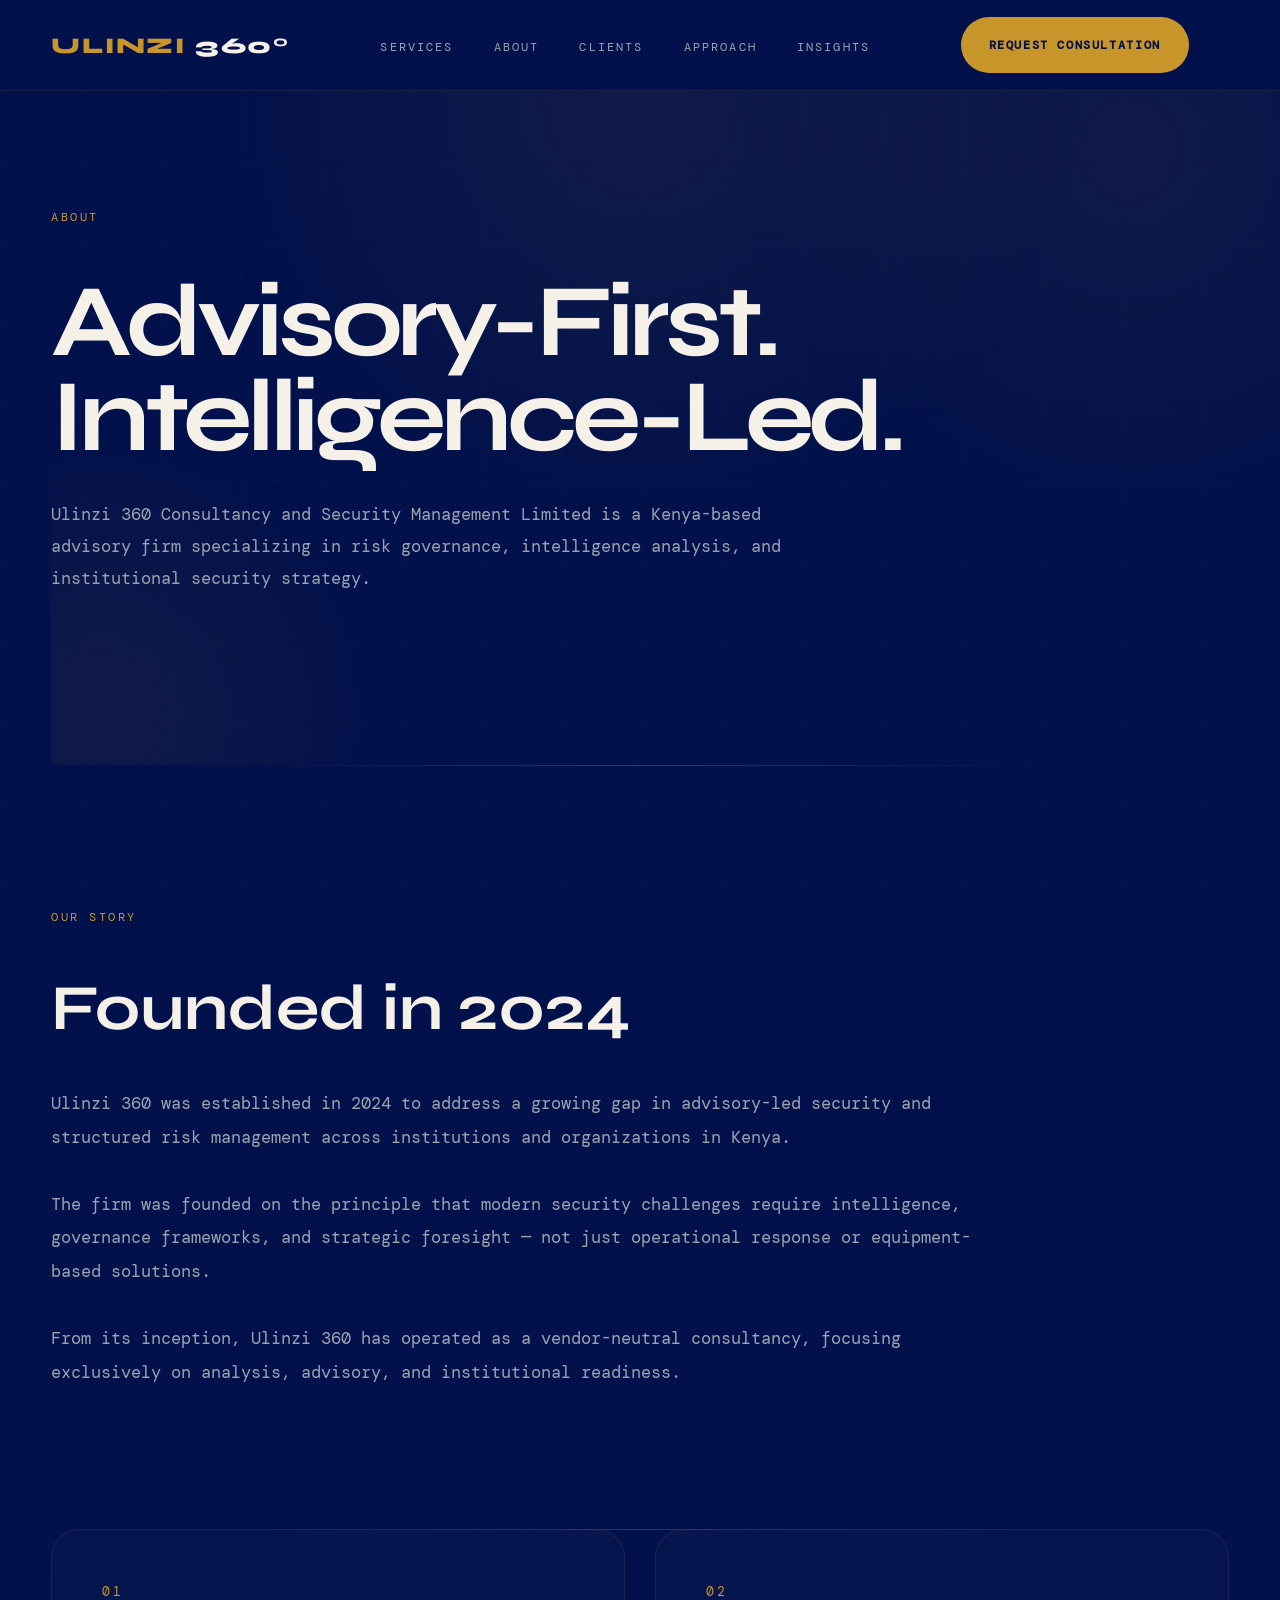
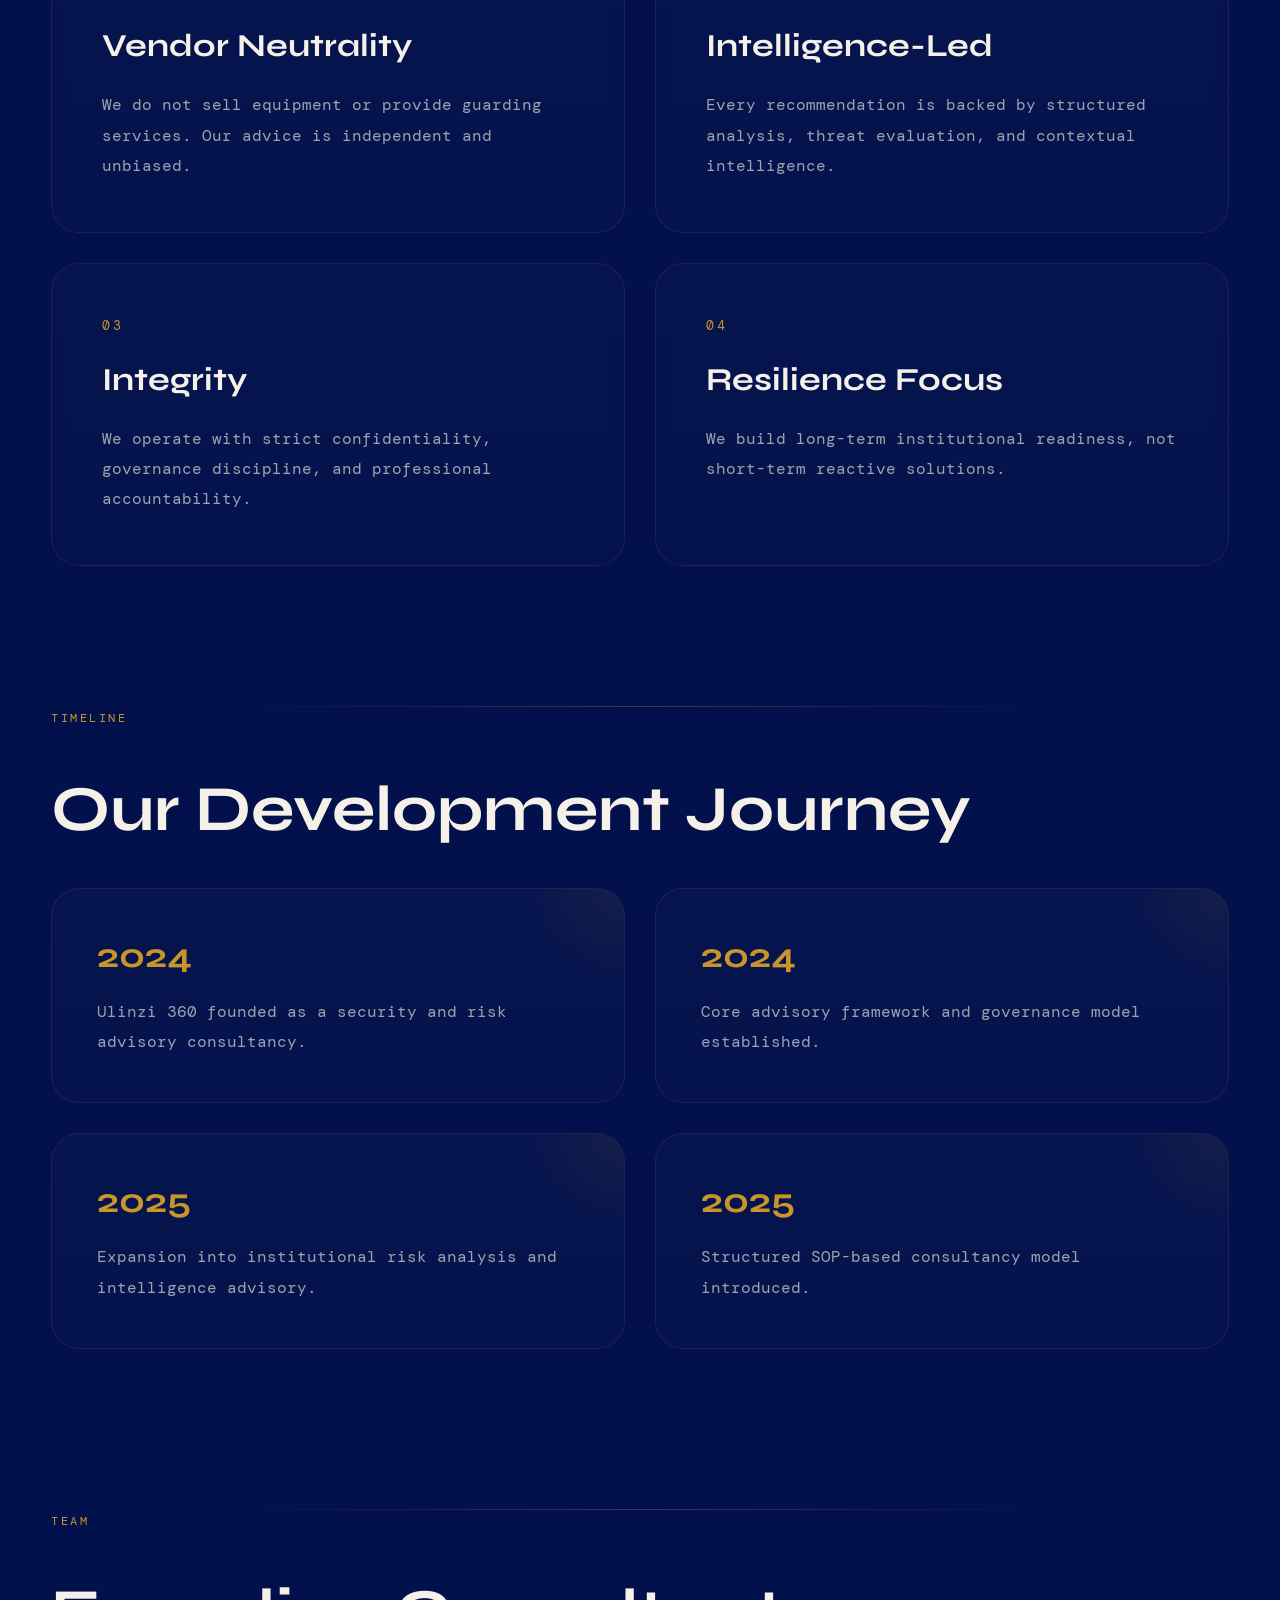
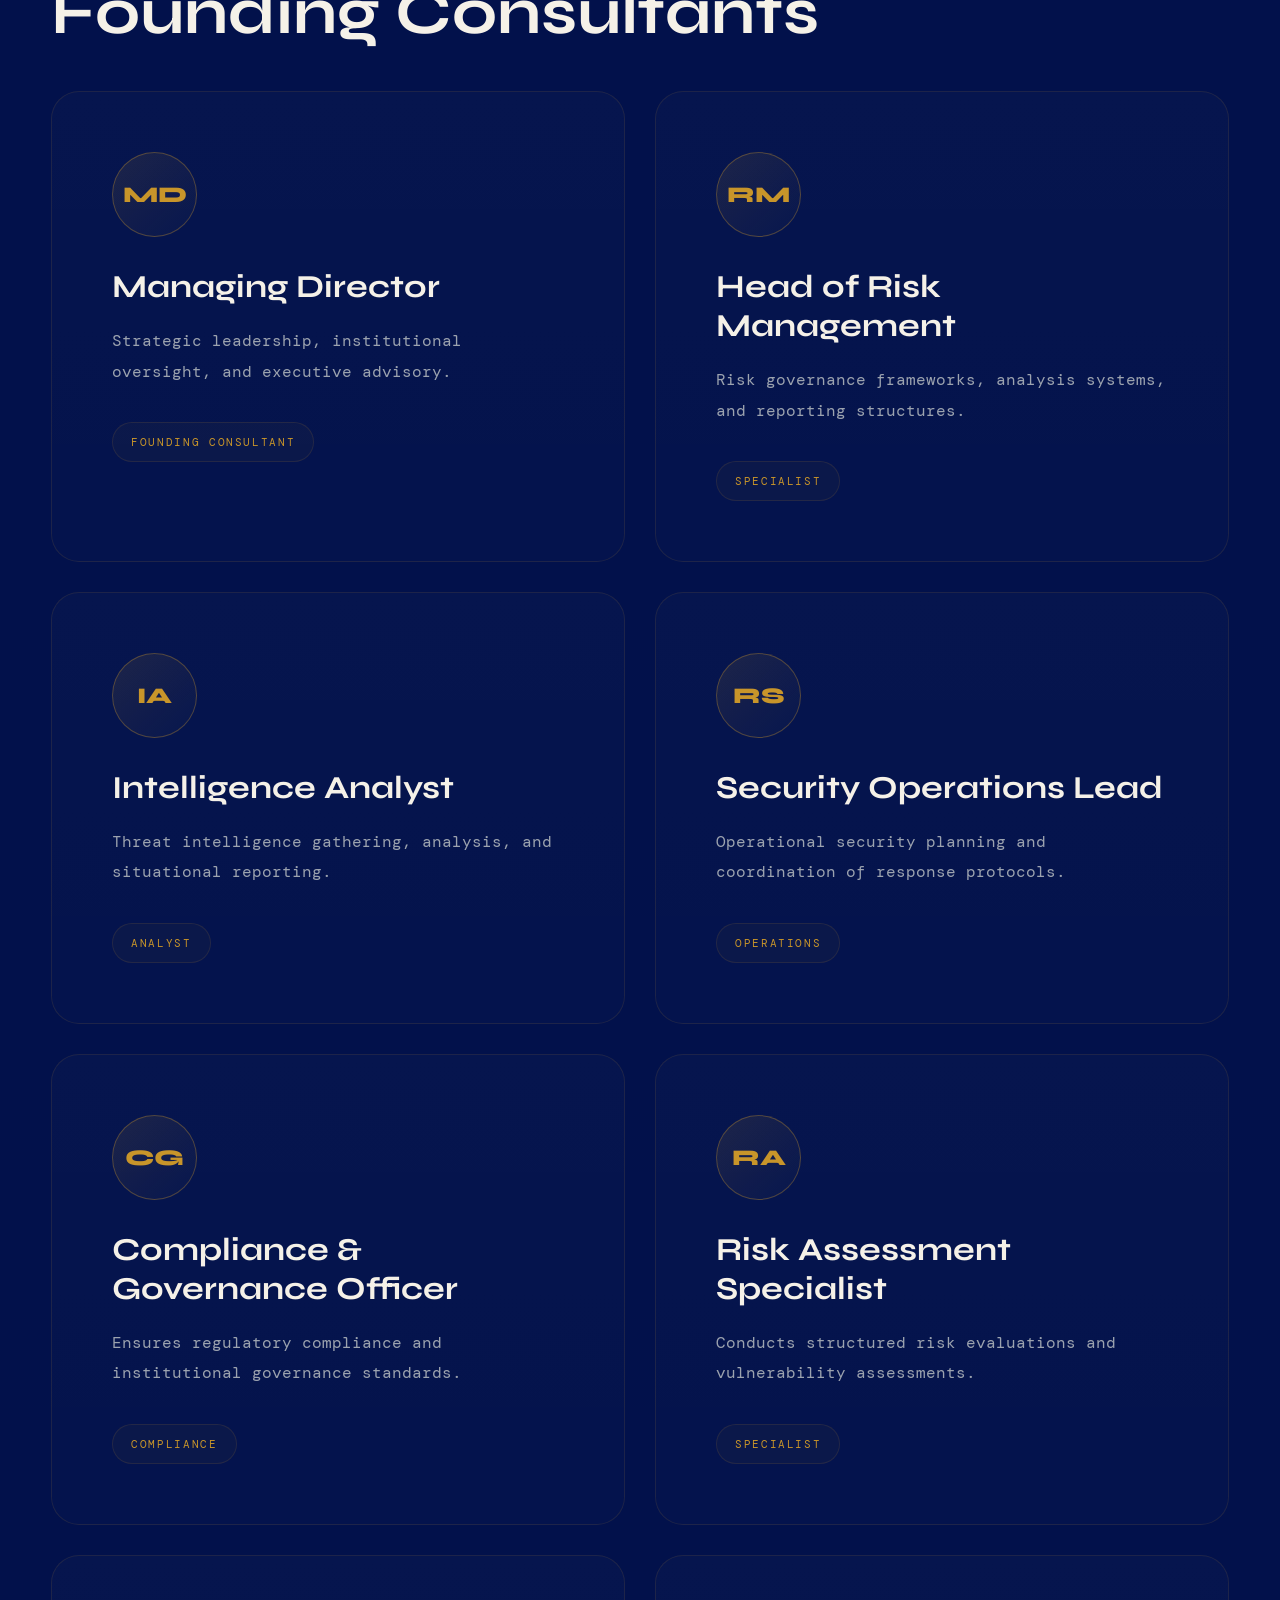
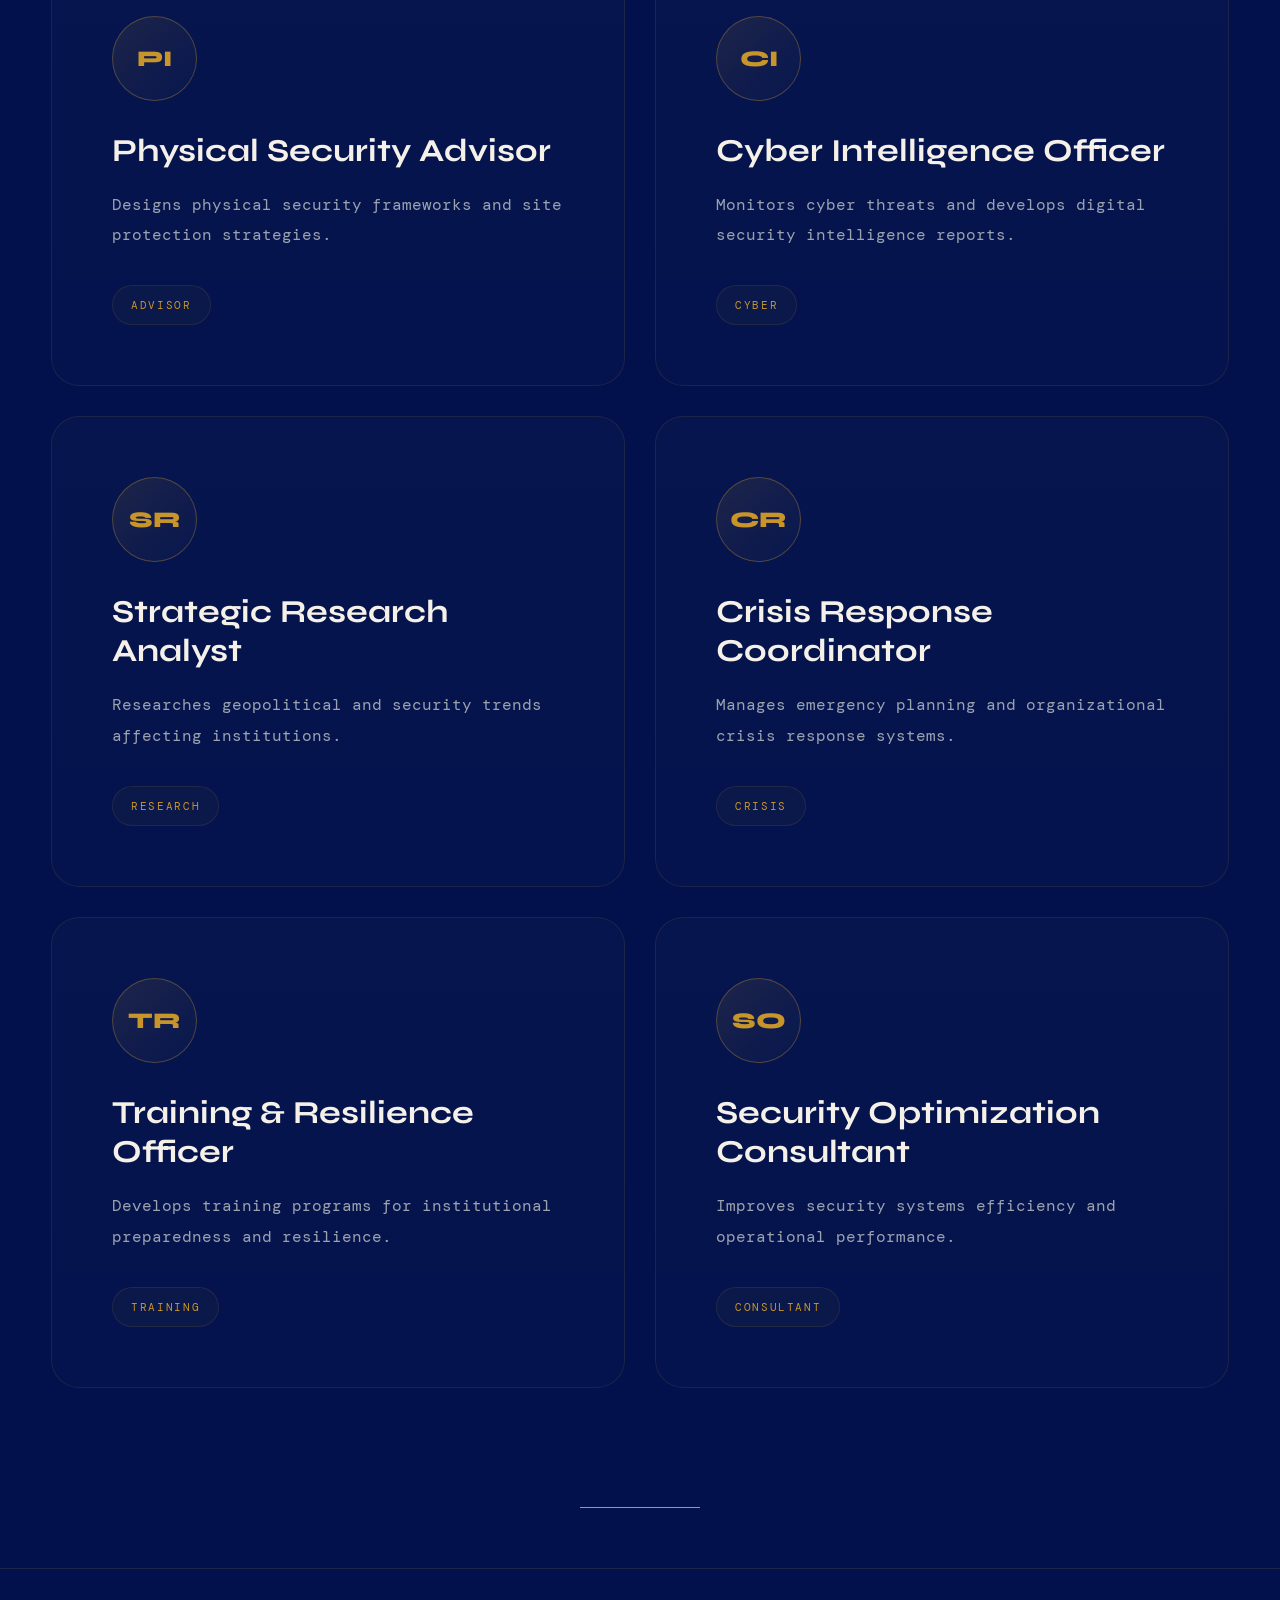
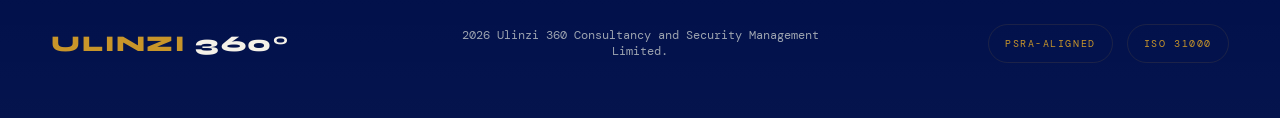
==== commit d5a175e7: "MAJOR UPATTE adding include.js" ====
--- a/about.html
+++ b/about.html
@@ -17,37 +17,9 @@
 <body>
 
 <!-- NAV (same as homepage) -->
-<header class="header">
-  <nav class="navbar container">
-
-    <a href="index.html" class="logo">
-      <span class="gold">ULINZI</span>
-      <span class="white">360°</span>
-    </a>
-
-    <ul class="nav-links">
-      <li><a href="services.html">Services</a></li>
-      <li><a href="about.html">About</a></li>
-      <li><a href="clients.html">Clients</a></li>
-      <li><a href="approach.html">Approach</a></li>
-      <li><a href="insights.html">Insights</a></li>
-    </ul>
-
-    <a href="contact.html" class="nav-btn">Request Consultation</a>
-
-    <button class="menu-btn">☰</button>
-  </nav>
-</header>
-
-<!-- MOBILE MENU -->
-<div class="mobile-menu">
-  <a href="services.html">Services</a>
-  <a href="about.html">About</a>
-  <a href="clients.html">Clients</a>
-  <a href="approach.html">Approach</a>
-  <a href="contact.html">Contact</a>
-  <a href="insights.html">Insights</a>
-</div>
+<div id="header"></div>
+
+
 
 <main>
 
@@ -253,6 +225,9 @@
 
 
 </main>
+<div id="footer"></div>
+
+<script src="js/includes.js"></script>
 
 <script src="js/script.js"></script>
 
--- a/css/style.css
+++ b/css/style.css
@@ -1,6 +1,6 @@
 :root{
 
-  --bg-primary:#050C1A;
+  --bg-primary:#02114B;
   --bg-secondary:#0A1B2E;
 
   --gold:#C8952A;
@@ -135,7 +135,7 @@
   width:100%;
   z-index:999;
 
-  background:rgba(5,12,26,0.88);
+  background:var(--bg-primary);
 
   backdrop-filter:blur(14px);
 
@@ -729,6 +729,12 @@
   position:relative;
 
   border:1px solid var(--line);
+
+  padding:50px;
+
+  border-radius:var(--radius);
+
+  overflow:hidden;
 
   background:
   linear-gradient(
@@ -2540,6 +2546,7 @@
   padding-bottom:140px;
 }
 
+
 .blog-card{
   position:relative;
 
